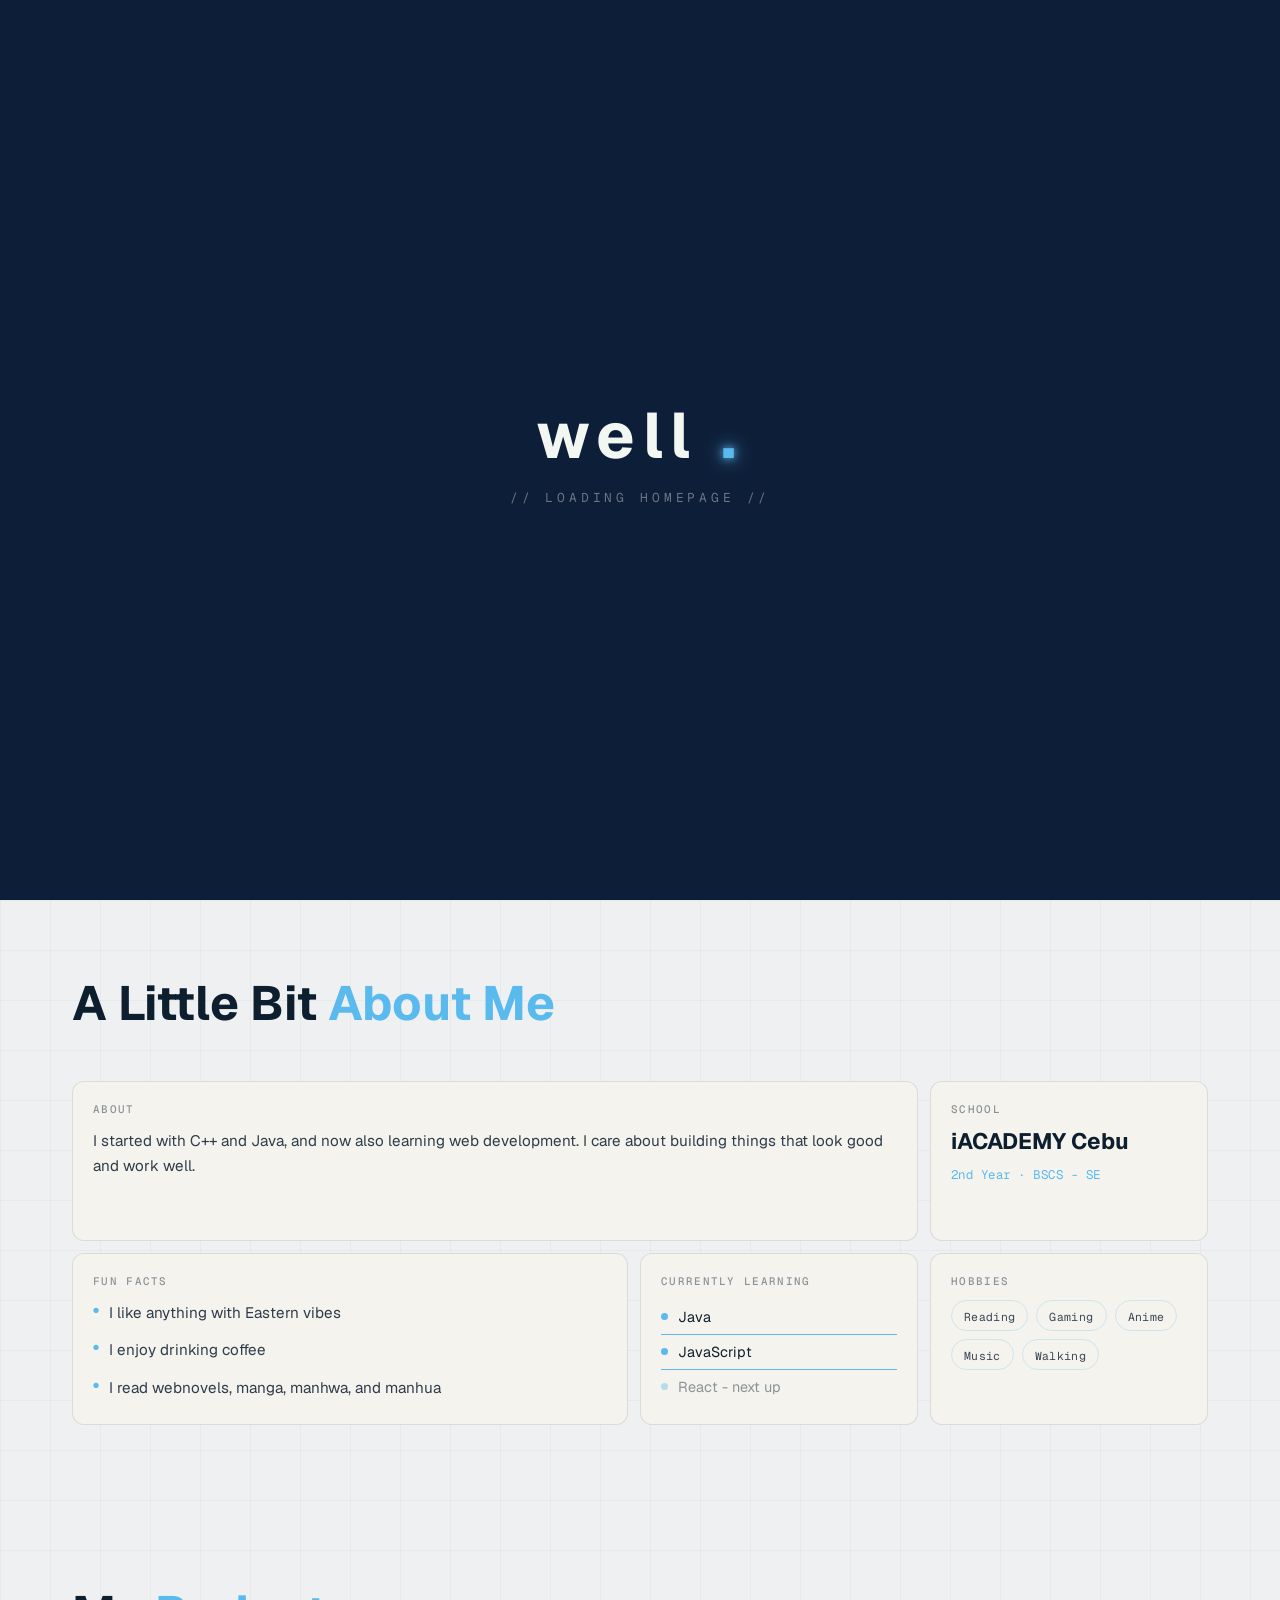
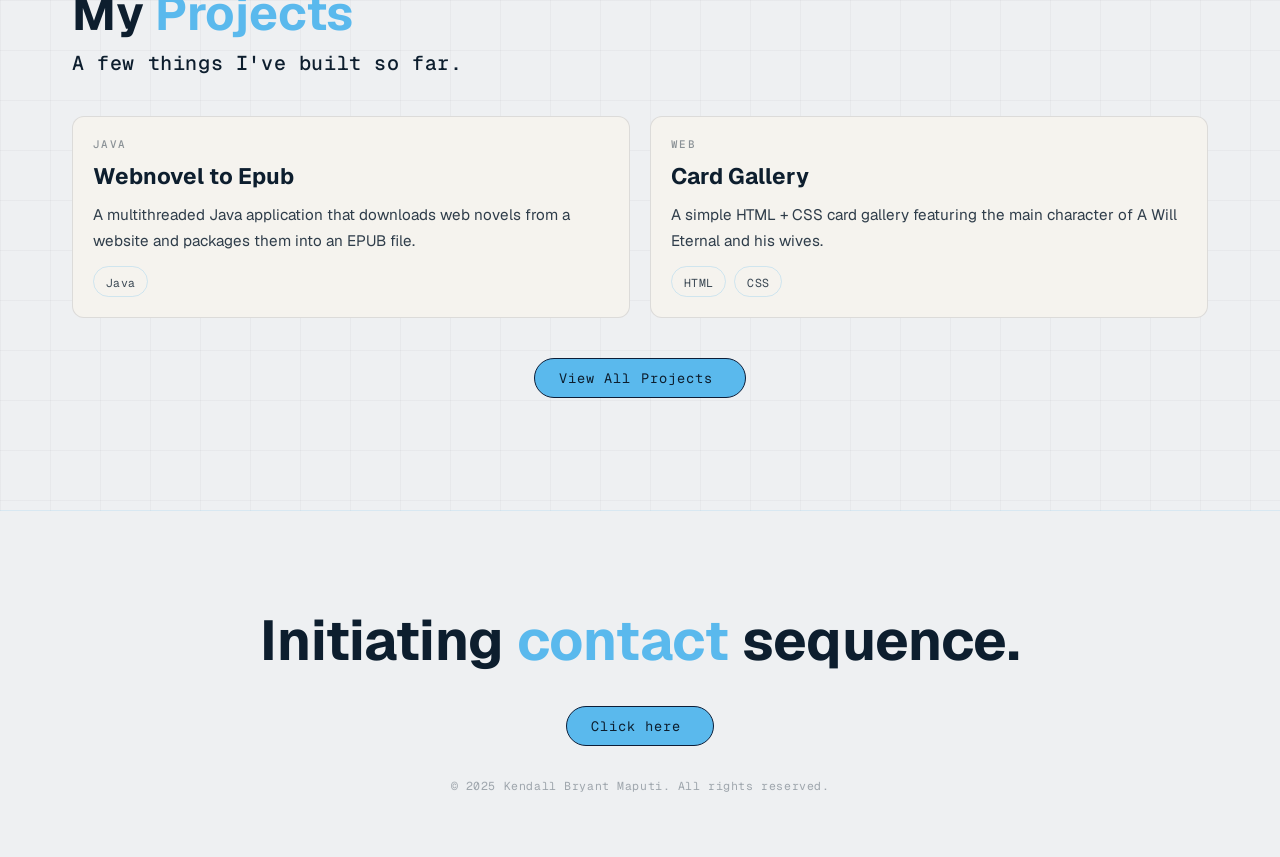
==== index.html @ f6c73dd9 "Added contact page. Made links go to actual pages. Theme is now only loading current session instead" ====
<!doctype html>
<html lang="en">
  <head>
    <meta charset="UTF-8" />
    <meta name="viewport" content="width=device-width, initial-scale=1.0" />

    <!-- REMIXICON -->
    <link
      href="https://cdn.jsdelivr.net/npm/remixicon@4.9.0/fonts/remixicon.css"
      rel="stylesheet" />

    <!-- DEVICONS -->
    <link
      rel="stylesheet"
      href="https://cdn.jsdelivr.net/gh/devicons/devicon@latest/devicon.min.css" />

    <!-- STYLES -->
    <link rel="stylesheet" href="styles/fonts.css" />
    <link rel="stylesheet" href="styles/styles-mobile.css" />
    <link rel="stylesheet" href="styles/styles-tablet.css" />
    <link rel="stylesheet" href="styles/styles-desktop.css" />

    <title>My Portfolio</title>
  </head>

  <body>
    <!-- INTRO OVERLAY -->
    <div id="intro-overlay">
      <h1 class="intro-logo" data-text="well .">well <span>.</span></h1>
      <p class="intro-sub">// LOADING HOMEPAGE //</p>
    </div>

    <!-- HEADER -->
    <header class="header">
      <div class="container">
        <a class="logo" href="index.html">well <span class="color">.</span></a>

        <nav>
          <!-- HAMBURGER -->
          <button class="hamburger" id="hamburger-btn" aria-label="Toggle menu">
            <span></span>
            <span></span>
            <span></span>
          </button>

          <!-- OVERLAY -->
          <div class="overlay" id="overlay"></div>

          <!-- LINKS -->
          <div class="menu" id="menu">
            <ul>
              <li><a href="index.html">Home</a></li>
              <li><a href="#about">About</a></li>
              <li><a href="#projects">Projects</a></li>
              <li><a href="#contact">Contact</a></li>
            </ul>
          </div>
        </nav>

        <!-- DARK MODE TOGGLE -->
        <button
          class="theme-btn btn-neon"
          id="theme-btn"
          aria-label="Toggle theme">
          <i class="ri-sun-line icon-sun"></i>
          <i class="ri-moon-line icon-moon"></i>
        </button>
      </div>
    </header>

    <!-- MAIN -->
    <main>
      <section class="hero" id="home">
        <div class="container">
          <!-- HERO RIGHT -->
          <div class="hero-right">
            <div class="image-wrapper">
              <div class="image-box">
                <img
                  class="profile-picture"
                  id="profile-picture"
                  src="./assets/images/me-open-eyes.jpg"
                  alt="Me with open eyes" />
              </div>
              <div class="ring ring-1"></div>
              <div class="ring ring-2"></div>
              <div class="ring ring-3"></div>
            </div>
          </div>

          <!-- HERO LEFT -->
          <div class="hero-left">
            <div class="content">
              <span class="badge">Software Engineering Student</span>
              <h1 class="name">
                Hello, I'm <br />
                <span class="color hover-box">Kendall Bryant<br />Maputi</span>
              </h1>

              <!-- SMALL INTRO -->
              <p class="tagline">Built on fundamentals. Driven by progress.</p>
            </div>

            <!-- SOCIAL MEDIA LINKS -->

            <!-- Facebook -->
            <div class="links-box">
              <div class="circle">
                <a
                  class="links"
                  href="https://www.facebook.com/"
                  target="_blank"
                  rel="noopener noreferrer">
                  <i class="ri-facebook-circle-fill"></i>
                </a>
              </div>

              <!-- Instagram -->
              <div class="circle">
                <a
                  class="links"
                  href="https://www.instagram.com/katarinabluu/?hl=en"
                  target="_blank"
                  rel="noopener noreferrer">
                  <i class="ri-instagram-line"></i>
                </a>
              </div>

              <!-- X -->
              <div class="circle">
                <a
                  class="links"
                  href="https://x.com/"
                  target="_blank"
                  rel="noopener noreferrer">
                  <i class="ri-twitter-x-line"></i>
                </a>
              </div>

              <!-- Threads -->
              <div class="circle">
                <a
                  class="links"
                  href="https://www.threads.com/?hl=en"
                  target="_blank"
                  rel="noopener noreferrer">
                  <i class="ri-threads-line"></i>
                </a>
              </div>

              <!-- Github -->
              <div class="circle">
                <a
                  class="links"
                  href="https://github.com/well-bluu"
                  target="_blank"
                  rel="noopener noreferrer">
                  <i class="ri-github-fill"></i>
                </a>
              </div>
            </div>
          </div>
        </div>
      </section>

      <!-- CAROUSEL -->
      <div class="carousel-container">
        <div class="carousel-track">
          <!-- SET 1 -->
          <div class="item">
            <i class="devicon-cplusplus-plain"></i><span>C++</span>
          </div>
          <div class="item">
            <i class="devicon-java-plain"></i><span>Java</span>
          </div>
          <div class="item">
            <i class="devicon-html5-plain"></i><span>HTML</span>
          </div>
          <div class="item">
            <i class="devicon-css3-plain"></i><span>CSS</span>
          </div>
          <div class="item">
            <i class="devicon-javascript-plain"></i><span>JavaScript</span>
          </div>
          <div class="item">
            <i class="devicon-git-plain"></i><span>Git</span>
          </div>

          <!-- SET 2 -->
          <div class="item">
            <i class="devicon-cplusplus-plain"></i><span>C++</span>
          </div>
          <div class="item">
            <i class="devicon-java-plain"></i><span>Java</span>
          </div>
          <div class="item">
            <i class="devicon-html5-plain"></i><span>HTML</span>
          </div>
          <div class="item">
            <i class="devicon-css3-plain"></i><span>CSS</span>
          </div>
          <div class="item">
            <i class="devicon-javascript-plain"></i><span>JavaScript</span>
          </div>
          <div class="item">
            <i class="devicon-git-plain"></i><span>Git</span>
          </div>

          <!-- SET 3 -->
          <div class="item">
            <i class="devicon-cplusplus-plain"></i><span>C++</span>
          </div>
          <div class="item">
            <i class="devicon-java-plain"></i><span>Java</span>
          </div>
          <div class="item">
            <i class="devicon-html5-plain"></i><span>HTML</span>
          </div>
          <div class="item">
            <i class="devicon-css3-plain"></i><span>CSS</span>
          </div>
          <div class="item">
            <i class="devicon-javascript-plain"></i><span>JavaScript</span>
          </div>
          <div class="item">
            <i class="devicon-git-plain"></i><span>Git</span>
          </div>

          <!-- SET 4 -->
          <div class="item">
            <i class="devicon-cplusplus-plain"></i><span>C++</span>
          </div>
          <div class="item">
            <i class="devicon-java-plain"></i><span>Java</span>
          </div>
          <div class="item">
            <i class="devicon-html5-plain"></i><span>HTML</span>
          </div>
          <div class="item">
            <i class="devicon-css3-plain"></i><span>CSS</span>
          </div>
          <div class="item">
            <i class="devicon-javascript-plain"></i><span>JavaScript</span>
          </div>
          <div class="item">
            <i class="devicon-git-plain"></i><span>Git</span>
          </div>
        </div>
      </div>

      <!-- ABOUT ME -->
      <section class="about-me" id="about">
        <div class="container">
          <h1>A Little Bit <span class="color hover-box">About Me</span></h1>

          <div class="grid-container">
            <!-- BIO -->
            <div class="box" style="grid-area: box-1">
              <span class="box-label">About</span>
              <p class="box-body">
                I started with C++ and Java, and now also learning web
                development. I care about building things that look good and
                work well.
              </p>
            </div>

            <!-- SCHOOL -->
            <div class="box" style="grid-area: box-2">
              <span class="box-label">School</span>
              <p class="box-title">iACADEMY Cebu</p>
              <span class="box-sub">2nd Year · BSCS - SE</span>
            </div>

            <!-- FUN FACTS -->
            <div class="box" style="grid-area: box-3">
              <span class="box-label">Fun Facts</span>
              <div class="box-fact">
                <span class="color">●</span>
                <p class="box-body">I like anything with Eastern vibes</p>
              </div>
              <div class="box-fact">
                <span class="color">●</span>
                <p class="box-body">I enjoy drinking coffee</p>
              </div>
              <div class="box-fact">
                <span class="color">●</span>
                <p class="box-body">
                  I read webnovels, manga, manhwa, and manhua
                </p>
              </div>
            </div>

            <!-- CURRENTLY LEARNING -->
            <div class="box" style="grid-area: box-4">
              <span class="box-label">Currently Learning</span>
              <div class="box-learning">
                <div class="box-learn-item active">
                  <div class="learn-dot"></div>
                  <span>Java</span>
                </div>
                <div class="box-learn-item active">
                  <div class="learn-dot"></div>
                  <span>JavaScript</span>
                </div>
                <div class="box-learn-item">
                  <div class="learn-dot"></div>
                  <span class="dim">React - next up</span>
                </div>
              </div>
            </div>

            <!-- HOBBIES -->
            <div class="box" style="grid-area: box-5">
              <span class="box-label">Hobbies</span>
              <div class="box-flex">
                <div class="box-hobby"><span>Reading</span></div>
                <div class="box-hobby"><span>Gaming</span></div>
                <div class="box-hobby"><span>Anime</span></div>
                <div class="box-hobby"><span>Music</span></div>
                <div class="box-hobby"><span>Walking</span></div>
              </div>
            </div>
          </div>
        </div>
      </section>

      <!-- PROJECTS PREVIEW -->
      <section class="projects-preview" id="projects">
        <div class="container">
          <h1>My <span class="color hover-box">Projects</span></h1>
          <p class="tagline">A few things I've built so far.</p>

          <div class="projects-grid">
            <!-- PROJECT CARD 1 -->
            <div class="box">
              <div class="flex-between">
                <span class="box-label">Java</span>
                <div class="project-links">
                  <a
                    href="https://github.com/well-bluu/Java-Finals-Webnovel-To-Epub"
                    target="_blank"
                    rel="noopener noreferrer">
                    <i class="ri-github-fill"></i>
                  </a>
                </div>
              </div>
              <p class="box-title">Webnovel to Epub</p>
              <p class="box-body">
                A multithreaded Java application that downloads web novels from
                a website and packages them into an EPUB file.
              </p>
              <div class="box-flex">
                <div class="box-hobby"><span>Java</span></div>
              </div>
            </div>

            <!-- PROJECT CARD 2 -->
            <div class="box">
              <div class="flex-between">
                <span class="box-label">Web</span>
                <div class="project-links">
                  <a
                    href="https://github.com/well-bluu/Card-Gallery"
                    target="_blank"
                    rel="noopener noreferrer">
                    <i class="ri-github-fill"></i>
                  </a>
                  <a
                    href="https://a-will-eternal-gallery.netlify.app/"
                    target="_blank"
                    rel="noopener noreferrer">
                    <i class="ri-external-link-line"></i>
                  </a>
                </div>
              </div>
              <p class="box-title">Card Gallery</p>
              <p class="box-body">
                A simple HTML + CSS card gallery featuring the main character of
                A Will Eternal and his wives.
              </p>
              <div class="box-flex">
                <div class="box-hobby"><span>HTML</span></div>
                <div class="box-hobby"><span>CSS</span></div>
              </div>
            </div>
          </div>

          <!-- VIEW ALL BUTTON -->
          <div class="projects-btn">
            <a href="projects/projects.html" class="btn-view-all">
              View All Projects <i class="ri-arrow-right-line"></i>
            </a>
          </div>
        </div>
      </section>

      <section class="footer" id="contact">
        <div class="container">
          <h1>
            Initiating <span class="color hover-box">contact</span> sequence.
          </h1>
          <a href="/contact/contact.html" class="btn-view-all">
            Click here <i class="ri-arrow-right-line"></i>
          </a>
          <p class="footer-copy">
            © 2025 Kendall Bryant Maputi. All rights reserved.
          </p>
        </div>
      </section>
    </main>
    <script src="main.js"></script>
  </body>
</html>
---- styles/fonts.css ----
/* ==================
    FONTS
=======================*/
@font-face {
  font-family: "Geist Sans";
  src: url("../assets/fonts/Geist-Variable.woff2") format("woff2");
  font-weight: 100 900;
  font-style: normal;
  font-display: swap;
}

@font-face {
  font-family: "Geist Mono";
  src: url("../assets/fonts/GeistMono-Variable.woff2") format("woff2");
  font-weight: 100 900;
  font-style: normal;
  font-display: swap;
}

/* ==================
    VARIABLES
=======================*/
:root {
  --bg: #0a1628;
  --text: #f2f7f2;
  --menu-bg: #0d1e38;
  --tag: #a0b4c8;
  --accent: #5ab9ed;
  --bg-base: #0a1628;
}

body.dark {
  --bg: #0a1628;
  --text: #f2f7f2;
  --menu-bg: #0d1e38;
  --tag: #a0b4c8;
  --bg-base: #0a1628;
}

body:not(.dark) {
  --bg: #eef0f2;
  --text: #0d1e2e;
  --menu-bg: #eef0f2;
  --tag: #3a4a5a;
  --bg-base: #eef0f2;
}
---- styles/styles-mobile.css ----
/* ==================
    RESET
=======================*/
* {
  box-sizing: border-box;
  margin: 0;
  padding: 0;
}

html {
  overflow-x: hidden;
}

/* ==================
    BODY
=======================*/
body {
  min-height: 100vh;
  overflow-x: hidden;
  font-family: "Geist Sans";
  background-color: var(--bg);
  background-image:
    linear-gradient(rgba(90, 185, 237, 0.07) 1px, transparent 1px),
    linear-gradient(90deg, rgba(90, 185, 237, 0.07) 1px, transparent 1px);
  background-size: 50px 50px;
  color: var(--text);
  transition:
    background-color 0.25s ease,
    color 0.25s ease;
}

body:not(.dark) {
  background-image:
    linear-gradient(rgba(0, 16, 33, 0.03) 1px, transparent 1px),
    linear-gradient(90deg, rgba(0, 16, 33, 0.03) 1px, transparent 1px);
}

/* ==================
    GLOBAL
=======================*/
.container {
  width: 100%;
  margin-inline: auto;
  padding-inline: 1.5rem;
}

.logo,
.name {
  font-family: "Geist Sans";
}

.badge,
.tag {
  font-family: "Geist Mono";
}

.color {
  color: var(--accent);
}

.flex-between {
  display: flex;
  justify-content: space-between;
  align-items: center;
}

.hover-box {
  cursor: pointer;
  background: linear-gradient(var(--accent) 0 100%) no-repeat right / 0% 100%;
  transition:
    background-size 0.4s ease,
    color 0.4s ease;
}

.hover-box:hover {
  background-position: left;
  background-size: 100% 100%;
  color: #0a1628;
}

/* ==================
    BUTTON NEON - CODEPEN
=======================*/
.btn-neon {
  background: transparent;
  border: 2px solid var(--accent);
  color: var(--accent);
  box-shadow:
    0 0 6px oklch(75% 0.1 240 / 0.35),
    0 0 12px oklch(75% 0.1 240 / 0.2),
    inset 0 0 6px oklch(75% 0.1 240 / 0.06);
  animation: neon-pulse 1.5s ease-in-out infinite alternate;
}

.btn-neon:hover {
  background: var(--accent);
  color: var(--bg);
}

@keyframes neon-pulse {
  0% {
    box-shadow:
      0 0 4px oklch(75% 0.1 240 / 0.35),
      0 0 8px oklch(75% 0.1 240 / 0.2);
  }
  100% {
    box-shadow:
      0 0 8px oklch(75% 0.1 240 / 0.45),
      0 0 14px oklch(75% 0.1 240 / 0.3),
      0 0 20px oklch(75% 0.1 240 / 0.2);
  }
}

/* ==================
    INTRO OVERLAY - CODEPEN 
=======================*/
#intro-overlay {
  position: fixed;
  inset: 0;
  background: #0d1e38;
  z-index: 9999;
  display: flex;
  justify-content: center;
  align-items: center;
  flex-direction: column;
  gap: 12px;
  transition: opacity 0.8s ease;
}

#intro-overlay.hidden {
  opacity: 0;
  pointer-events: none;
}

.intro-logo {
  font-family: "Geist Sans";
  font-size: 4rem;
  font-weight: 700;
  letter-spacing: 8px;
  color: #f2f7f2;
  margin: 0;
  position: relative;
}

.intro-logo span {
  color: var(--accent);
  text-shadow:
    0 0 8px var(--accent),
    0 0 20px var(--accent);
}

.intro-logo::before {
  content: attr(data-text);
  position: absolute;
  left: 2px;
  top: 0;
  color: #f2f7f2;
  overflow: hidden;
  clip: rect(0, 900px, 0, 0);
  animation: glitch 3s infinite linear alternate-reverse;
}

@keyframes glitch {
  0% {
    clip: rect(10px, 9999px, 80px, 0);
    transform: translateX(-2px);
  }
  20% {
    clip: rect(60px, 9999px, 10px, 0);
    transform: translateX(2px);
  }
  40% {
    clip: rect(30px, 9999px, 50px, 0);
    transform: translateX(-1px);
  }
  60% {
    clip: rect(5px, 9999px, 40px, 0);
    transform: translateX(1px);
  }
  80% {
    clip: rect(45px, 9999px, 70px, 0);
    transform: translateX(-2px);
  }
  100% {
    clip: rect(90px, 9999px, 95px, 0);
    transform: translateX(0);
  }
}

.intro-sub {
  font-family: "Geist Mono";
  font-size: 0.8rem;
  letter-spacing: 0.3em;
  color: #f2f7f2;
  opacity: 0.4;
  margin: 0;
  animation: blink 1.5s ease-in-out infinite;
}

@keyframes blink {
  0%,
  100% {
    opacity: 0.35;
  }
  50% {
    opacity: 0.7;
  }
}

/* ==================
    HEADER
=======================*/
.header {
  position: static;
  z-index: 100;
  padding-top: 1.5rem;
  padding-bottom: 1rem;
  background-color: var(--bg);
  border-bottom: 1px solid rgba(90, 185, 237, 0.15);
  transition: background-color 0.25s ease;
}

.header .container {
  display: flex;
  justify-content: space-between;
  align-items: center;
}

nav {
  display: flex;
  align-items: center;
}

.logo {
  font-size: 1.75rem;
  font-weight: 600;
  text-decoration: none;
  color: var(--text);
  transition: color 0.25s ease;
}

/* ==================
    THEME BUTTON
=======================*/
.theme-btn {
  cursor: pointer;
  display: inline-flex;
  align-items: center;
  justify-content: center;
  width: 40px;
  height: 40px;
  border-radius: 50%;
  border: 1px solid var(--accent);
  color: var(--accent);
  transition:
    background 0.25s ease,
    color 0.25s ease;
}

.theme-btn:hover {
  background: var(--accent);
  color: var(--bg);
}

.theme-btn i {
  font-size: 1.2rem;
}

.icon-sun {
  display: none;
}
.icon-moon {
  display: block;
}

body.dark .icon-sun {
  display: none;
}
body.dark .icon-moon {
  display: block;
}
body:not(.dark) .icon-sun {
  display: block;
}
body:not(.dark) .icon-moon {
  display: none;
}

/* ==================
    HAMBURGER
=======================*/
.hamburger {
  display: flex;
  flex-direction: column;
  gap: 5px;
  cursor: pointer;
  z-index: 30;
  background: none;
  border: none;
  padding: 4px;
  margin-right: 20px;
}

.hamburger span {
  width: 29px;
  height: 2px;
  background: var(--text);
  border-radius: 3px;
  transition: all 0.3s ease;
}

.hamburger.active span:nth-child(1) {
  transform: rotate(45deg) translate(5px, 5px);
}
.hamburger.active span:nth-child(2) {
  opacity: 0;
}
.hamburger.active span:nth-child(3) {
  transform: rotate(-45deg) translate(5px, -5px);
}

/* ==================
    OVERLAY
=======================*/
.overlay {
  position: fixed;
  inset: 0;
  background: rgba(0, 0, 0, 0.6);
  opacity: 0;
  pointer-events: none;
  transition: opacity 0.3s ease;
  z-index: 10;
}

.overlay.active {
  opacity: 1;
  pointer-events: auto;
}

/* ==================
    SIDE MENU
=======================*/
.menu {
  position: fixed;
  top: 0;
  right: 0;
  width: 65%;
  max-width: 360px;
  height: 100vh;
  background: var(--menu-bg);
  display: flex;
  align-items: center;
  justify-content: center;
  transform: translateX(100%);
  transition:
    transform 0.3s ease,
    background 0.25s ease;
  z-index: 20;
}

.menu.active {
  transform: translateX(0);
}
.menu ul {
  list-style: none;
  text-align: center;
}
.menu li {
  padding: 14px 0;
}

.menu a {
  font-size: 1.2rem;
  text-decoration: none;
  color: var(--text);
  opacity: 0.7;
  transition: all 0.25s ease;
}

.menu a:hover {
  opacity: 1;
  color: var(--accent);
}

/* ==================
    HERO
=======================*/
.hero {
  margin-top: 0.5rem;
}

.hero .container {
  min-height: 85vh;
  display: flex;
  flex-direction: column;
  justify-content: center;
  gap: 2.5rem;
  padding-block: 2.5rem;
  overflow: hidden;
}

.hero-left,
.hero-right {
  display: flex;
  flex-direction: column;
  align-items: center;
  gap: 1.5rem;
}

/* ==================
    IMAGE WRAPPER
=======================*/
.image-wrapper {
  position: relative;
  width: 280px;
  height: 280px;
  margin-inline: auto;
  flex-shrink: 0;
  display: flex;
  align-items: center;
  justify-content: center;
}

.image-box {
  width: 230px;
  height: 230px;
  border-radius: 50%;
  overflow: hidden;
  position: relative;
  z-index: 1;
}

.profile-picture {
  width: 100%;
  height: 100%;
  object-fit: cover;
  transition: opacity 0.25s ease;
}

/* ==================
    ORBITING RINGS
=======================*/
.ring {
  position: absolute;
  border-radius: 50%;
  border: 2px solid transparent;
  inset: 0;
  margin: auto;
  animation: spin linear infinite;
}

.ring-1 {
  width: 246px;
  height: 246px;
  border-top-color: var(--accent);
  border-right-color: var(--accent);
  animation-duration: 3s;
}

.ring-2 {
  width: 260px;
  height: 260px;
  border-bottom-color: var(--accent);
  border-left-color: var(--accent);
  animation-duration: 4s;
  animation-direction: reverse;
}

.ring-3 {
  width: 274px;
  height: 274px;
  border-right-color: var(--accent);
  border-bottom-color: var(--accent);
  animation-duration: 5s;
}

@keyframes spin {
  from {
    transform: rotate(0deg);
  }
  to {
    transform: rotate(360deg);
  }
}

@media (prefers-reduced-motion: reduce) {
  .ring {
    animation: none;
  }
}

/* ==================
    CONTENT
=======================*/
.content {
  text-align: center;
  display: flex;
  flex-direction: column;
  gap: 0.75rem;
}

.badge {
  font-size: 0.85rem;
  font-weight: 500;
  opacity: 0.6;
  letter-spacing: 0.03em;
}

.name {
  font-size: 2.8rem;
  font-weight: 700;
  line-height: 1.1;
}

.tagline {
  font-size: 0.9rem;
  font-weight: 500;
  font-family: "Geist Mono";
  letter-spacing: 0.03em;
  color: var(--text);
}

.links-box {
  display: flex;
  gap: 20px;
  justify-content: center;
}

.circle {
  width: 36px;
  height: 36px;
  border: 1px solid var(--accent);
  border-radius: 50%;
  display: flex;
  align-items: center;
  justify-content: center;
  transition:
    background-color 0.2s ease,
    color 0.2s ease;
}

.circle:hover {
  background-color: var(--accent);
  color: var(--bg);
}
.links {
  display: flex;
  text-decoration: none;
  font-size: 1.1rem;
  color: inherit;
}

/* ==================
    CAROUSEL
=======================*/
.carousel-container {
  width: 100%;
  overflow: hidden;
  padding: 1.5rem 0;
  mask-image: linear-gradient(
    to right,
    rgba(0, 0, 0, 0),
    rgba(0, 0, 0, 1) 15%,
    rgba(0, 0, 0, 1) 85%,
    rgba(0, 0, 0, 0)
  );
}

.carousel-track {
  display: flex;
  align-items: center;
  gap: 48px;
  width: max-content;
  animation: scroll-left 30s linear infinite;
  will-change: transform;
}

@keyframes scroll-left {
  0% {
    transform: translateX(0);
  }
  100% {
    transform: translateX(-50%);
  }
}

.carousel-container:hover .carousel-track {
  animation-play-state: paused;
}

.item {
  display: flex;
  align-items: center;
  gap: 8px;
  white-space: nowrap;
  opacity: 0.7;
  transition: opacity 0.2s ease;
}

.item:hover {
  opacity: 1;
}
.item i {
  font-size: 1.4rem;
  color: var(--accent);
}

.item span {
  font-family: "Geist Mono";
  font-size: 0.85rem;
  font-weight: 500;
  color: var(--text);
  letter-spacing: 0.03em;
}

/* =============
    SECTIONS
================*/
.about-me,
.projects-preview {
  padding: 5rem 0 3rem;
}

.about-me h1,
.projects-preview h1,
.footer h1 {
  font-size: 1.8rem;
  font-weight: 700;
  line-height: 1.2;
  text-align: center;
}

.projects-preview .tagline {
  margin-bottom: 2.5rem;
  text-align: center;
}

.projects-preview h1 {
  margin-bottom: 0.5rem;
}

/* ==================
    BENTO GRID
=======================*/
.grid-container {
  display: grid;
  justify-content: center;
  align-content: center;
  margin-top: 48px;
  grid-template-columns: 340px;
  grid-template-rows: auto;
  gap: 12px;
  grid-template-areas:
    "box-1"
    "box-2"
    "box-3"
    "box-4"
    "box-5";
}

.box {
  border: 1px solid rgba(90, 185, 237, 0.2);
  border-radius: 12px;
  background-color: var(--bg);
  padding: 20px;
  display: flex;
  flex-direction: column;
  gap: 12px;
  min-height: 160px;
  transition:
    box-shadow 0.3s ease,
    transform 0.3s ease,
    border-color 0.3s ease;
}

body:not(.dark) .box {
  background-color: #f5f3ee;
  border-color: rgba(0, 16, 33, 0.1);
}

.box:hover {
  box-shadow: 0 0 20px rgba(72, 178, 236, 0.4);
  border-color: rgba(72, 178, 236, 0.5);
  transform: scale(1.02);
}

.box-label {
  font-family: "Geist Mono";
  font-size: 0.68rem;
  font-weight: 500;
  letter-spacing: 0.12em;
  text-transform: uppercase;
  color: var(--text);
  opacity: 0.45;
}

.box-body {
  font-family: "Geist Sans";
  font-size: 0.95rem;
  font-weight: 400;
  line-height: 1.7;
  color: var(--text);
  opacity: 0.85;
}

.box-title {
  font-family: "Geist Sans";
  font-size: 1.4rem;
  font-weight: 700;
  line-height: 1.2;
  color: var(--text);
}

.box-sub {
  font-family: "Geist Mono";
  font-size: 0.78rem;
  font-weight: 400;
  letter-spacing: 0.04em;
  color: var(--accent);
}

.box-fact {
  display: flex;
  align-items: flex-start;
  gap: 10px;
}

.box-fact .color {
  font-size: 0.45rem;
  margin-top: 6px;
}

.box-learning {
  display: flex;
  flex-direction: column;
}

.box-learn-item {
  display: flex;
  align-items: center;
  gap: 10px;
  padding: 8px 0;
  border-bottom: 1px solid var(--accent);
  font-family: "Geist Sans";
  font-size: 0.9rem;
  color: var(--text);
}

.box-learn-item:last-child {
  border-bottom: none;
}

.learn-dot {
  width: 7px;
  height: 7px;
  border-radius: 50%;
  background: var(--accent);
  flex-shrink: 0;
  opacity: 0.4;
}

.box-learn-item.active .learn-dot {
  opacity: 1;
}
.box-learn-item.active span {
  opacity: 1;
}

.box-flex {
  display: flex;
  flex-direction: row;
  flex-wrap: wrap;
  gap: 8px;
}

.box-hobby {
  border: 1px solid rgba(90, 185, 237, 0.3);
  border-radius: 999px;
  padding: 4px 12px;
  opacity: 0.8;
  transition:
    opacity 0.2s ease,
    border-color 0.2s ease;
}

.box-hobby:hover {
  opacity: 1;
  border-color: var(--accent);
}

.box-hobby:hover span {
  color: var(--accent);
}

.btn-view-all {
  cursor: pointer;
}

.box-hobby span {
  font-family: "Geist Mono";
  font-size: 0.72rem;
  color: var(--text);
  letter-spacing: 0.03em;
  cursor: pointer;
}

.dim {
  opacity: 0.45;
}

/* ==================
    PROJECTS
=======================*/
.projects-grid {
  display: flex;
  flex-direction: column;
  gap: 16px;
}

.project-links {
  display: flex;
  gap: 12px;
}

.project-links a {
  color: var(--text);
  opacity: 0.5;
  font-size: 1.1rem;
  text-decoration: none;
  transition:
    opacity 0.2s ease,
    color 0.2s ease;
}

.project-links a:hover {
  opacity: 1;
  color: var(--accent);
}

.projects-btn {
  display: flex;
  justify-content: center;
  margin-top: 2.5rem;
}

.btn-view-all {
  display: flex;
  align-items: center;
  gap: 8px;
  font-family: "Geist Mono";
  font-size: 0.85rem;
  letter-spacing: 0.08em;
  color: var(--text);
  text-decoration: none;
  border: 1px solid #0d1e38;
  border-radius: 999px;
  padding: 10px 24px;
  background-color: var(--accent);
  transition: transform 0.25s ease-out;
}

.btn-view-all:hover {
  transform: translateY(-5px);
}

.btn-view-all i {
  color: var(--text);
  font-size: 1rem;
  transition: transform 0.25s ease;
}
.btn-view-all:hover i {
  transform: translateX(5px);
}

/* ==================
    FOOTER
=======================*/
.footer {
  border-top: 1px solid rgba(90, 185, 237, 0.15);
  padding: 5rem 0 3rem;
  margin-top: 2rem;
  position: relative;
  isolation: isolate;
}

.footer::before {
  content: "";
  position: absolute;
  inset: 0;
  background-color: var(--bg);
  z-index: -1;
}

.footer .container {
  padding-top: 0.5rem;
  display: flex;
  flex-direction: column;
  align-items: center;
  gap: 2rem;
  text-align: center;
}

.footer-copy {
  font-family: "Geist Mono";
  font-size: 0.72rem;
  opacity: 0.35;
  letter-spacing: 0.05em;
}
---- styles/styles-tablet.css ----
@media (min-width: 768px) {
  .container {
    padding-inline: 3rem;
  }
  .logo {
    font-size: 2rem;
  }
  .theme-btn {
    width: 44px;
    height: 44px;
  }

  .hero .container {
    min-height: 80vh;
    gap: 3rem;
    padding-block: 3rem;
  }

  .menu {
    width: 50%;
  }

  .image-wrapper {
    width: 380px;
    height: 380px;
  }

  .image-box {
    width: 320px;
    height: 320px;
  }

  .ring-1 {
    width: 336px;
    height: 336px;
  }

  .ring-2 {
    width: 352px;
    height: 352px;
  }

  .ring-3 {
    width: 368px;
    height: 368px;
  }

  .content {
    gap: 1rem;
  }
  .name {
    font-size: 3.8rem;
  }

  .badge {
    font-size: 0.9rem;
  }

  .tagline {
    font-size: 1rem;
  }

  .carousel-container {
    padding: 2rem 0;
  }

  .item i {
    font-size: 1.6rem;
  }

  .item span {
    font-size: 1rem;
  }

  .about-me,
  .projects-preview {
    padding: 6rem 0 4rem;
  }

  .about-me h1,
  .projects-preview h1,
  .footer h1 {
    font-size: 2.4rem;
  }

  .grid-container {
    grid-template-columns: repeat(2, 1fr);
    grid-template-areas:
      "box-1 box-2"
      "box-3 box-4"
      "box-5 box-5";
    max-width: 700px;
    margin-inline: auto;
  }

  .projects-grid {
    display: grid;
    grid-template-columns: repeat(2, 1fr);
    gap: 16px;
  }

  .footer h1 {
    font-size: 2.4rem;
  }
}
---- styles/styles-desktop.css ----
@media (min-width: 1280px) {
  .hamburger,
  .overlay {
    display: none;
  }

  .container {
    max-width: 1200px;
    margin-inline: auto;
    padding-inline: 2rem;
  }

  .menu {
    position: static;
    width: auto;
    max-width: none;
    height: auto;
    background: transparent;
    transform: none;
    flex-direction: row;
  }

  .menu ul {
    display: flex;
    gap: 30px;
  }
  .header .container {
    gap: 40px;
  }

  .hero .container {
    display: flex;
    flex-direction: row-reverse;
    justify-content: space-between;
    align-items: center;
    gap: 60px;
    min-height: 80vh;
    padding-block: 3rem;
  }

  .hero-left {
    align-items: flex-start;
    flex: 1;
  }
  .hero-right {
    flex-shrink: 0;
  }

  .image-wrapper {
    width: 520px;
    height: 520px;
    margin-inline: 0;
  }

  .image-box {
    width: 450px;
    height: 450px;
  }

  .ring-1 {
    width: 470px;
    height: 470px;
  }

  .ring-2 {
    width: 490px;
    height: 490px;
  }

  .ring-3 {
    width: 510px;
    height: 510px;
  }

  .content {
    text-align: left;
    gap: 1rem;
  }

  .name {
    font-size: clamp(3rem, 4.5vw, 5rem);
  }

  .badge {
    font-size: 1.2rem;
  }

  .tagline {
    font-size: 1.25rem;
  }

  .links-box {
    justify-content: flex-start;
    gap: 16px;
  }

  .carousel-container {
    padding: 1.5rem 0;
  }

  .item i {
    font-size: 1.5rem;
  }

  .item span {
    font-size: 1.2rem;
  }

  .about-me,
  .projects-preview {
    padding: 5rem 0 5rem;
  }

  .about-me h1,
  .projects-preview h1 {
    font-size: 3rem;
    text-align: left;
  }

  .about-me .container,
  .projects-preview .container {
    text-align: left;
  }

  .projects-preview .tagline {
    text-align: left;
  }

  .grid-container {
    grid-template-columns: 2fr 1fr 1fr;
    grid-template-areas:
      "box-1 box-1 box-2"
      "box-3 box-4 box-5";
    max-width: 100%;
    margin-top: 48px;
  }

  .projects-grid {
    grid-template-columns: repeat(2, 1fr);
    gap: 20px;
  }

  .projects-cta {
    justify-content: flex-start;
  }

  .footer {
    padding: 1rem 0 4rem;
  }

  .footer h1 {
    font-size: 3.5rem;
  }

  .footer .container {
    padding-top: 5rem;
  }
}
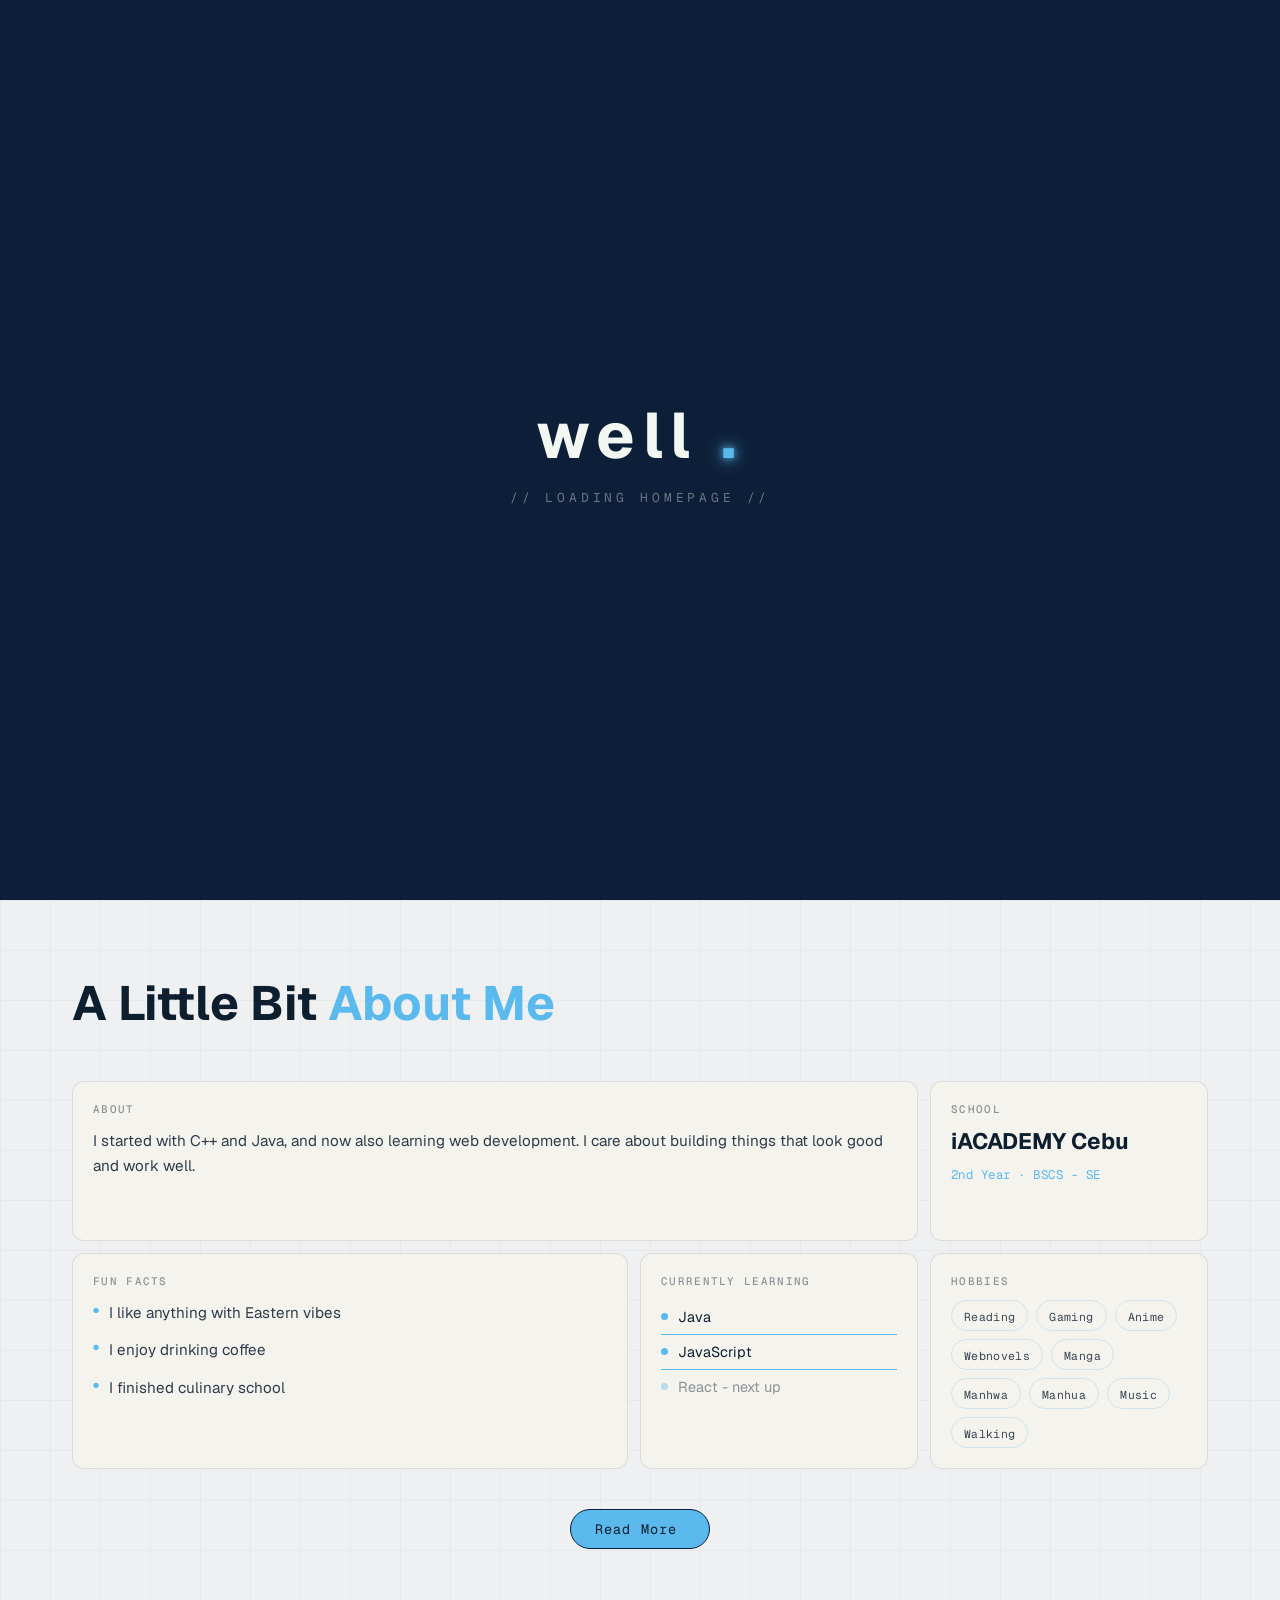
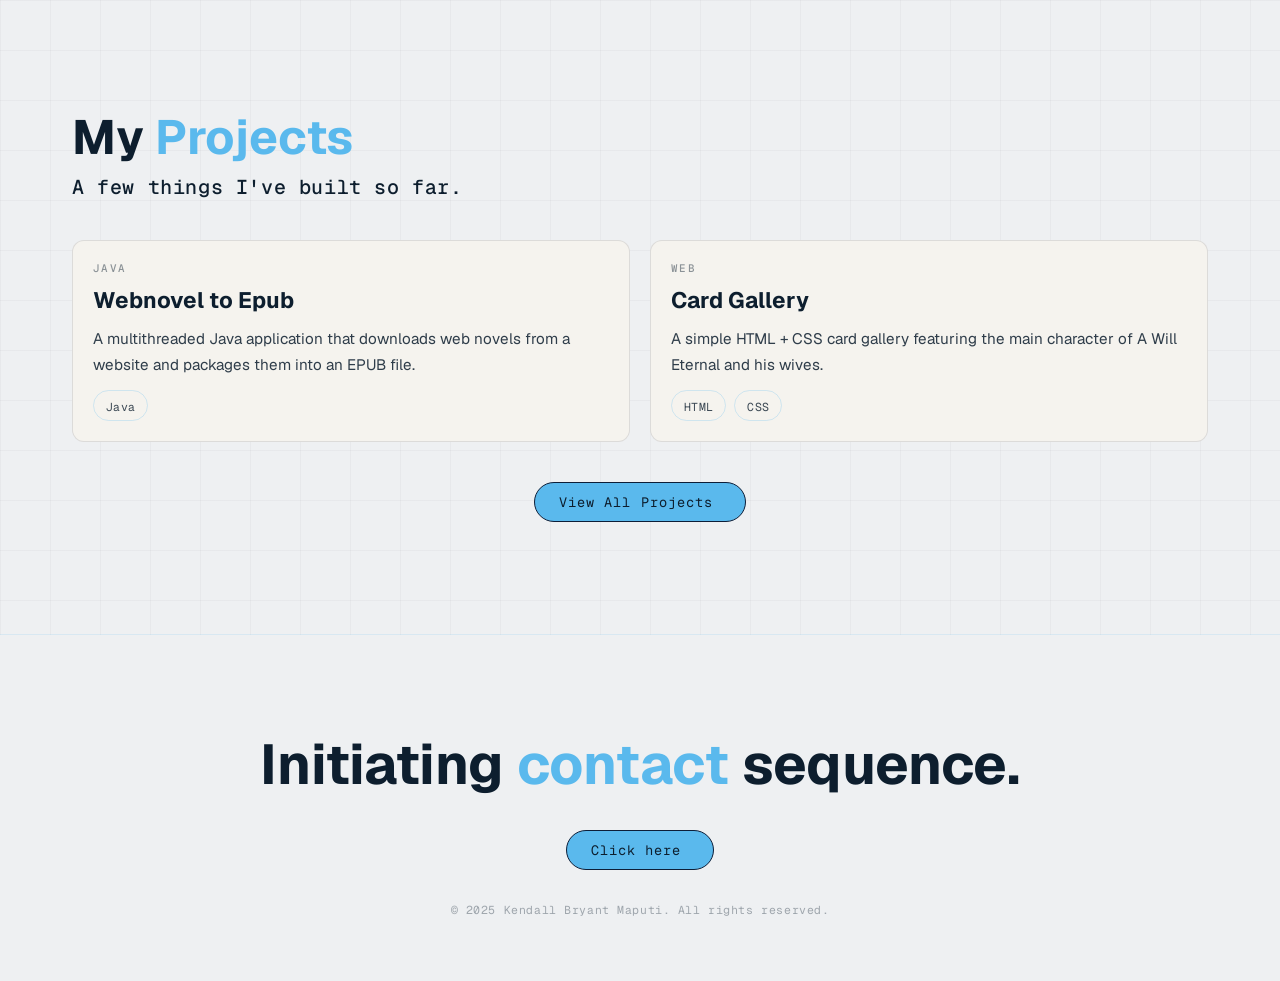
==== commit 35d178f1: "Update hobbies section and aded read more button" ====
--- a/index.html
+++ b/index.html
@@ -284,9 +284,7 @@
               </div>
               <div class="box-fact">
                 <span class="color">●</span>
-                <p class="box-body">
-                  I read webnovels, manga, manhwa, and manhua
-                </p>
+                <p class="box-body">I finished culinary school</p>
               </div>
             </div>
 
@@ -316,10 +314,20 @@
                 <div class="box-hobby"><span>Reading</span></div>
                 <div class="box-hobby"><span>Gaming</span></div>
                 <div class="box-hobby"><span>Anime</span></div>
+                <div class="box-hobby"><span>Webnovels</span></div>
+                <div class="box-hobby"><span>Manga</span></div>
+                <div class="box-hobby"><span>Manhwa</span></div>
+                <div class="box-hobby"><span>Manhua</span></div>
                 <div class="box-hobby"><span>Music</span></div>
                 <div class="box-hobby"><span>Walking</span></div>
               </div>
             </div>
+          </div>
+
+          <div class="projects-btn">
+            <a href="about.html" class="btn-view-all">
+              Read More <i class="ri-arrow-right-line"></i>
+            </a>
           </div>
         </div>
       </section>
--- a/styles/styles-mobile.css
+++ b/styles/styles-mobile.css
@@ -872,6 +872,16 @@
   transform: translateX(5px);
 }
 
+.cta-box {
+  justify-content: space-between;
+}
+
+.cta-box .btn-view-all {
+  width: 100%;
+  justify-content: center;
+  margin-top: auto;
+}
+
 /* ==================
     FOOTER
 =======================*/
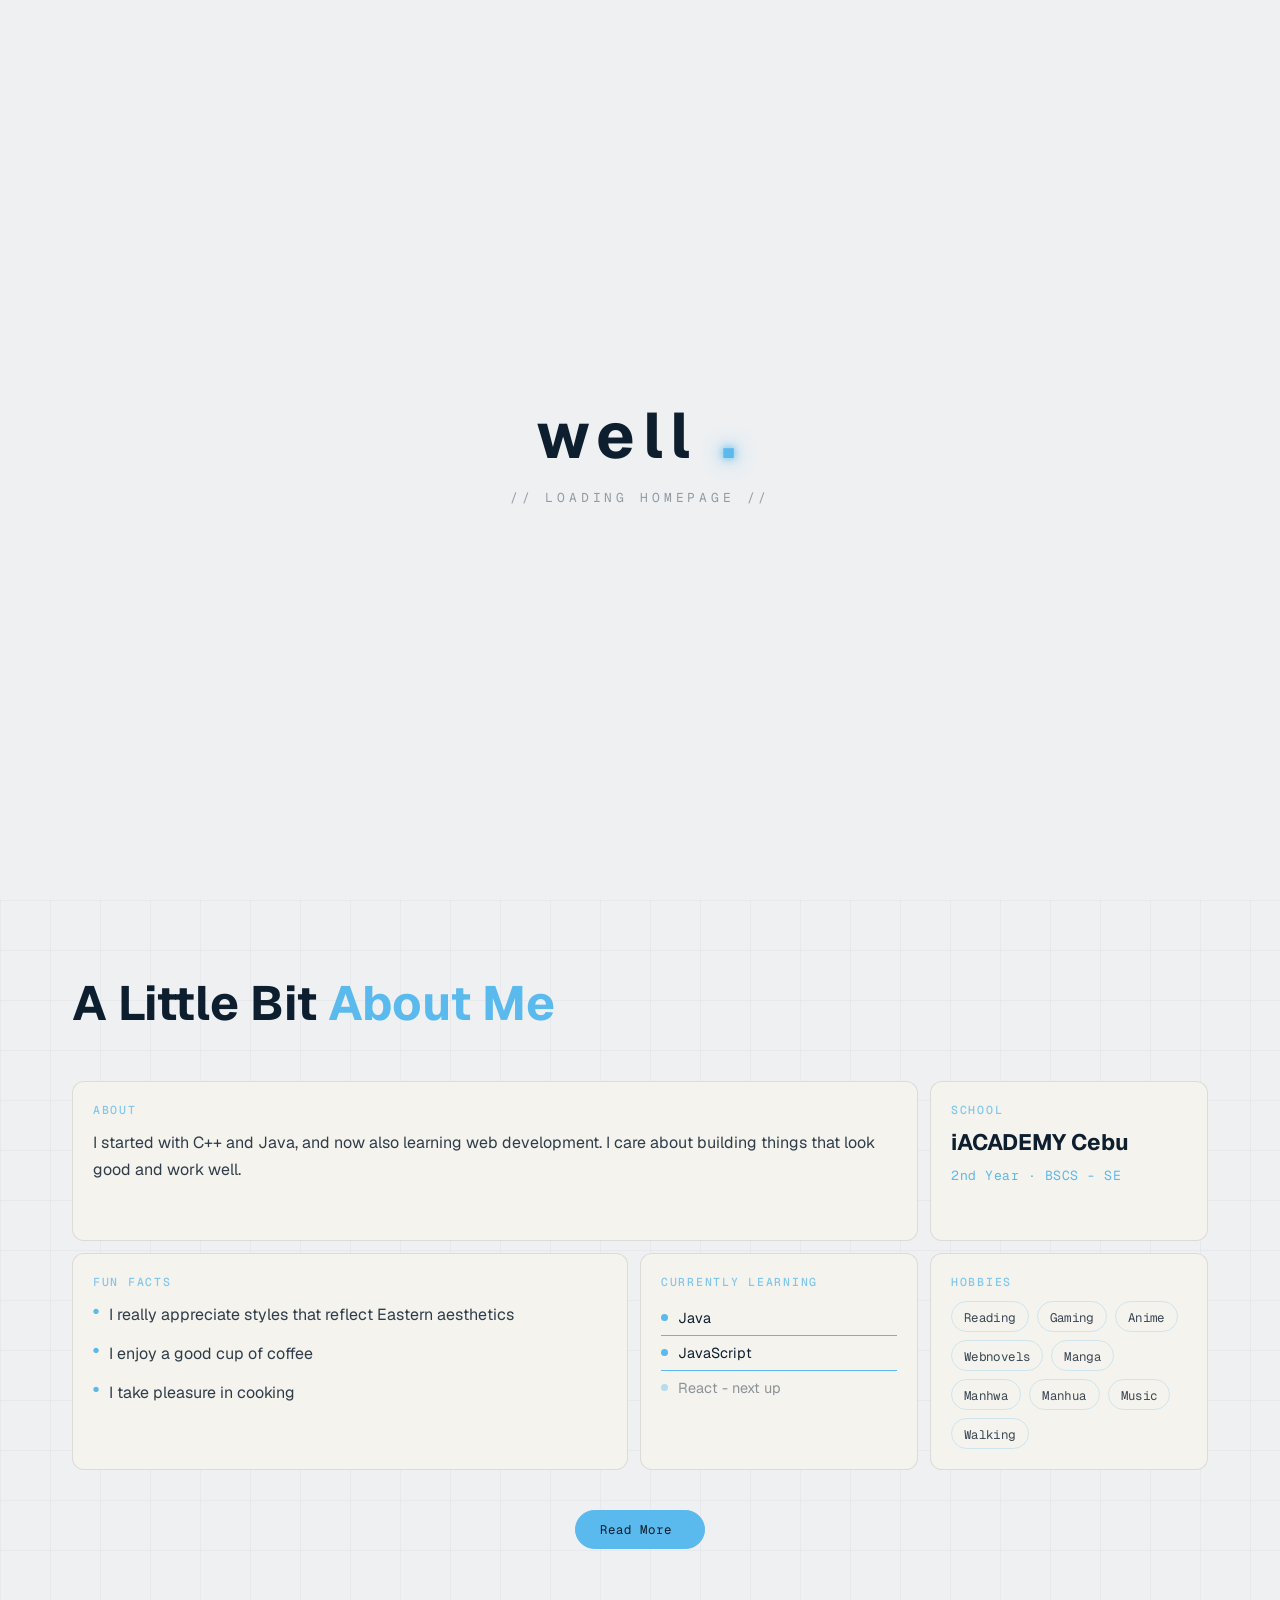
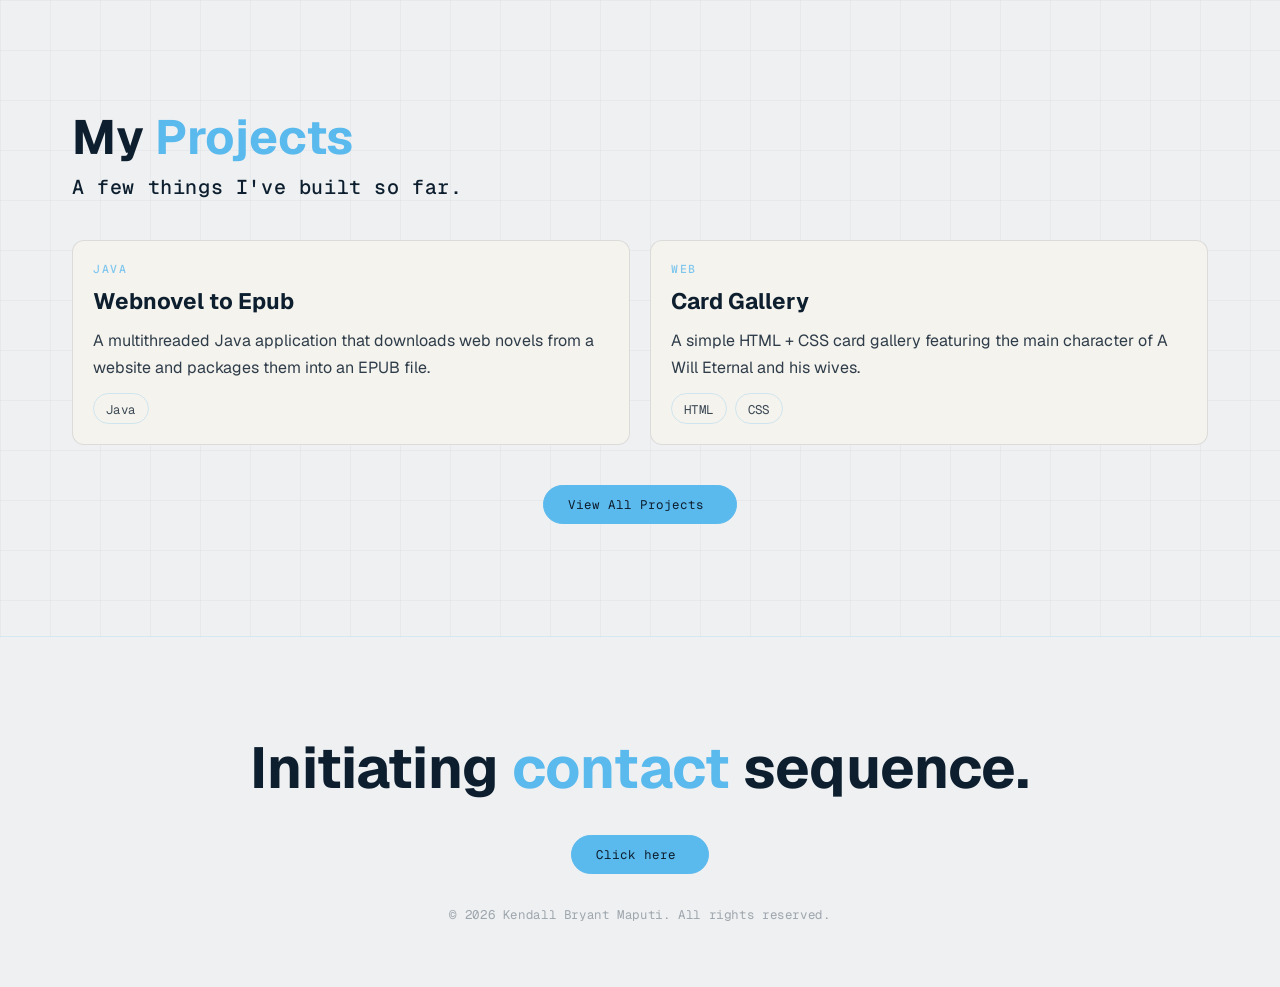
==== commit b798e6ad: "Refactor README and project files for improved organization and clarity; update styles and remove un" ====
--- a/index.html
+++ b/index.html
@@ -58,10 +58,7 @@
         </nav>
 
         <!-- DARK MODE TOGGLE -->
-        <button
-          class="theme-btn btn-neon"
-          id="theme-btn"
-          aria-label="Toggle theme">
+        <button class="theme-btn" id="theme-btn" aria-label="Toggle theme">
           <i class="ri-sun-line icon-sun"></i>
           <i class="ri-moon-line icon-moon"></i>
         </button>
@@ -90,7 +87,7 @@
 
           <!-- HERO LEFT -->
           <div class="hero-left">
-            <div class="content">
+            <div class="hero-content">
               <span class="badge">Software Engineering Student</span>
               <h1 class="name">
                 Hello, I'm <br />
@@ -276,15 +273,17 @@
               <span class="box-label">Fun Facts</span>
               <div class="box-fact">
                 <span class="color">●</span>
-                <p class="box-body">I like anything with Eastern vibes</p>
+                <p class="box-body">
+                  I really appreciate styles that reflect Eastern aesthetics
+                </p>
               </div>
               <div class="box-fact">
                 <span class="color">●</span>
-                <p class="box-body">I enjoy drinking coffee</p>
+                <p class="box-body">I enjoy a good cup of coffee</p>
               </div>
               <div class="box-fact">
                 <span class="color">●</span>
-                <p class="box-body">I finished culinary school</p>
+                <p class="box-body">I take pleasure in cooking</p>
               </div>
             </div>
 
@@ -325,7 +324,7 @@
           </div>
 
           <div class="projects-btn">
-            <a href="about.html" class="btn-view-all">
+            <a href="/about/about.html" class="btn-pill-link">
               Read More <i class="ri-arrow-right-line"></i>
             </a>
           </div>
@@ -395,7 +394,7 @@
 
           <!-- VIEW ALL BUTTON -->
           <div class="projects-btn">
-            <a href="projects/projects.html" class="btn-view-all">
+            <a href="projects/projects.html" class="btn-pill-link">
               View All Projects <i class="ri-arrow-right-line"></i>
             </a>
           </div>
@@ -407,11 +406,11 @@
           <h1>
             Initiating <span class="color hover-box">contact</span> sequence.
           </h1>
-          <a href="/contact/contact.html" class="btn-view-all">
+          <a href="/contact/contact.html" class="btn-pill-link">
             Click here <i class="ri-arrow-right-line"></i>
           </a>
           <p class="footer-copy">
-            © 2025 Kendall Bryant Maputi. All rights reserved.
+            © 2026 Kendall Bryant Maputi. All rights reserved.
           </p>
         </div>
       </section>
--- a/styles/styles-mobile.css
+++ b/styles/styles-mobile.css
@@ -49,8 +49,7 @@
   font-family: "Geist Sans";
 }
 
-.badge,
-.tag {
+.badge {
   font-family: "Geist Mono";
 }
 
@@ -78,37 +77,15 @@
   color: #0a1628;
 }
 
-/* ==================
-    BUTTON NEON - CODEPEN
-=======================*/
-.btn-neon {
-  background: transparent;
-  border: 2px solid var(--accent);
-  color: var(--accent);
-  box-shadow:
-    0 0 6px oklch(75% 0.1 240 / 0.35),
-    0 0 12px oklch(75% 0.1 240 / 0.2),
-    inset 0 0 6px oklch(75% 0.1 240 / 0.06);
-  animation: neon-pulse 1.5s ease-in-out infinite alternate;
-}
-
-.btn-neon:hover {
-  background: var(--accent);
-  color: var(--bg);
-}
-
-@keyframes neon-pulse {
-  0% {
-    box-shadow:
-      0 0 4px oklch(75% 0.1 240 / 0.35),
-      0 0 8px oklch(75% 0.1 240 / 0.2);
-  }
-  100% {
-    box-shadow:
-      0 0 8px oklch(75% 0.1 240 / 0.45),
-      0 0 14px oklch(75% 0.1 240 / 0.3),
-      0 0 20px oklch(75% 0.1 240 / 0.2);
-  }
+.background-block {
+  border-left: 2px solid var(--accent);
+  padding: 1.25rem 1.5rem;
+  background: rgba(90, 185, 237, 0.08);
+  border-radius: 0 8px 8px 0;
+}
+
+body:not(.dark) .background-block {
+  background: rgba(0, 16, 33, 0.08);
 }
 
 /* ==================
@@ -117,7 +94,7 @@
 #intro-overlay {
   position: fixed;
   inset: 0;
-  background: #0d1e38;
+  background: var(--bg);
   z-index: 9999;
   display: flex;
   justify-content: center;
@@ -137,7 +114,7 @@
   font-size: 4rem;
   font-weight: 700;
   letter-spacing: 8px;
-  color: #f2f7f2;
+  color: var(--text);
   margin: 0;
   position: relative;
 }
@@ -154,7 +131,7 @@
   position: absolute;
   left: 2px;
   top: 0;
-  color: #f2f7f2;
+  color: var(--text);
   overflow: hidden;
   clip: rect(0, 900px, 0, 0);
   animation: glitch 3s infinite linear alternate-reverse;
@@ -191,7 +168,7 @@
   font-family: "Geist Mono";
   font-size: 0.8rem;
   letter-spacing: 0.3em;
-  color: #f2f7f2;
+  color: var(--text);
   opacity: 0.4;
   margin: 0;
   animation: blink 1.5s ease-in-out infinite;
@@ -244,14 +221,14 @@
 =======================*/
 .theme-btn {
   cursor: pointer;
-  display: inline-flex;
   align-items: center;
   justify-content: center;
-  width: 40px;
-  height: 40px;
+  height: 41px;
+  width: 41px;
   border-radius: 50%;
   border: 1px solid var(--accent);
-  color: var(--accent);
+  background-color: var(--accent);
+  color: var(--text);
   transition:
     background 0.25s ease,
     color 0.25s ease;
@@ -269,6 +246,7 @@
 .icon-sun {
   display: none;
 }
+
 .icon-moon {
   display: block;
 }
@@ -276,12 +254,15 @@
 body.dark .icon-sun {
   display: none;
 }
+
 body.dark .icon-moon {
   display: block;
 }
+
 body:not(.dark) .icon-sun {
   display: block;
 }
+
 body:not(.dark) .icon-moon {
   display: none;
 }
@@ -492,7 +473,7 @@
 /* ==================
     CONTENT
 =======================*/
-.content {
+.hero-content {
   text-align: center;
   display: flex;
   flex-direction: column;
@@ -580,7 +561,7 @@
     transform: translateX(0);
   }
   100% {
-    transform: translateX(-50%);
+    transform: translateX(calc(-25% - 12px));
   }
 }
 
@@ -618,7 +599,7 @@
 ================*/
 .about-me,
 .projects-preview {
-  padding: 5rem 0 3rem;
+  padding: 5rem 0;
 }
 
 .about-me h1,
@@ -686,17 +667,17 @@
 
 .box-label {
   font-family: "Geist Mono";
-  font-size: 0.68rem;
+  font-size: 0.72rem;
   font-weight: 500;
-  letter-spacing: 0.12em;
+  letter-spacing: 0.15em;
   text-transform: uppercase;
-  color: var(--text);
-  opacity: 0.45;
+  color: var(--accent);
+  opacity: 0.75;
 }
 
 .box-body {
   font-family: "Geist Sans";
-  font-size: 0.95rem;
+  font-size: 1rem;
   font-weight: 400;
   line-height: 1.7;
   color: var(--text);
@@ -713,7 +694,7 @@
 
 .box-sub {
   font-family: "Geist Mono";
-  font-size: 0.78rem;
+  font-size: 0.82rem;
   font-weight: 400;
   letter-spacing: 0.04em;
   color: var(--accent);
@@ -792,13 +773,9 @@
   color: var(--accent);
 }
 
-.btn-view-all {
-  cursor: pointer;
-}
-
 .box-hobby span {
   font-family: "Geist Mono";
-  font-size: 0.72rem;
+  font-size: 0.78rem;
   color: var(--text);
   letter-spacing: 0.03em;
   cursor: pointer;
@@ -843,43 +820,35 @@
   margin-top: 2.5rem;
 }
 
-.btn-view-all {
+.btn-pill-link {
   display: flex;
   align-items: center;
   gap: 8px;
   font-family: "Geist Mono";
-  font-size: 0.85rem;
+  font-size: 0.78rem;
   letter-spacing: 0.08em;
   color: var(--text);
   text-decoration: none;
-  border: 1px solid #0d1e38;
+  border: 1px solid var(--accent);
   border-radius: 999px;
   padding: 10px 24px;
   background-color: var(--accent);
   transition: transform 0.25s ease-out;
-}
-
-.btn-view-all:hover {
+  cursor: pointer;
+}
+
+.btn-pill-link:hover {
   transform: translateY(-5px);
 }
 
-.btn-view-all i {
+.btn-pill-link i {
   color: var(--text);
   font-size: 1rem;
   transition: transform 0.25s ease;
 }
-.btn-view-all:hover i {
+
+.btn-pill-link:hover i {
   transform: translateX(5px);
-}
-
-.cta-box {
-  justify-content: space-between;
-}
-
-.cta-box .btn-view-all {
-  width: 100%;
-  justify-content: center;
-  margin-top: auto;
 }
 
 /* ==================
@@ -912,7 +881,7 @@
 
 .footer-copy {
   font-family: "Geist Mono";
-  font-size: 0.72rem;
+  font-size: 0.78rem;
   opacity: 0.35;
   letter-spacing: 0.05em;
 }
--- a/styles/styles-tablet.css
+++ b/styles/styles-tablet.css
@@ -45,11 +45,11 @@
     height: 368px;
   }
 
-  .content {
+  .hero-content {
     gap: 1rem;
   }
   .name {
-    font-size: 3.8rem;
+    font-size: 3.4rem;
   }
 
   .badge {
@@ -80,7 +80,7 @@
   .about-me h1,
   .projects-preview h1,
   .footer h1 {
-    font-size: 2.4rem;
+    font-size: 2.3rem;
   }
 
   .grid-container {
--- a/styles/styles-desktop.css
+++ b/styles/styles-desktop.css
@@ -72,7 +72,7 @@
     height: 510px;
   }
 
-  .content {
+  .hero-content {
     text-align: left;
     gap: 1rem;
   }
@@ -140,16 +140,12 @@
     gap: 20px;
   }
 
-  .projects-cta {
-    justify-content: flex-start;
-  }
-
   .footer {
     padding: 1rem 0 4rem;
   }
 
   .footer h1 {
-    font-size: 3.5rem;
+    font-size: 3.6rem;
   }
 
   .footer .container {
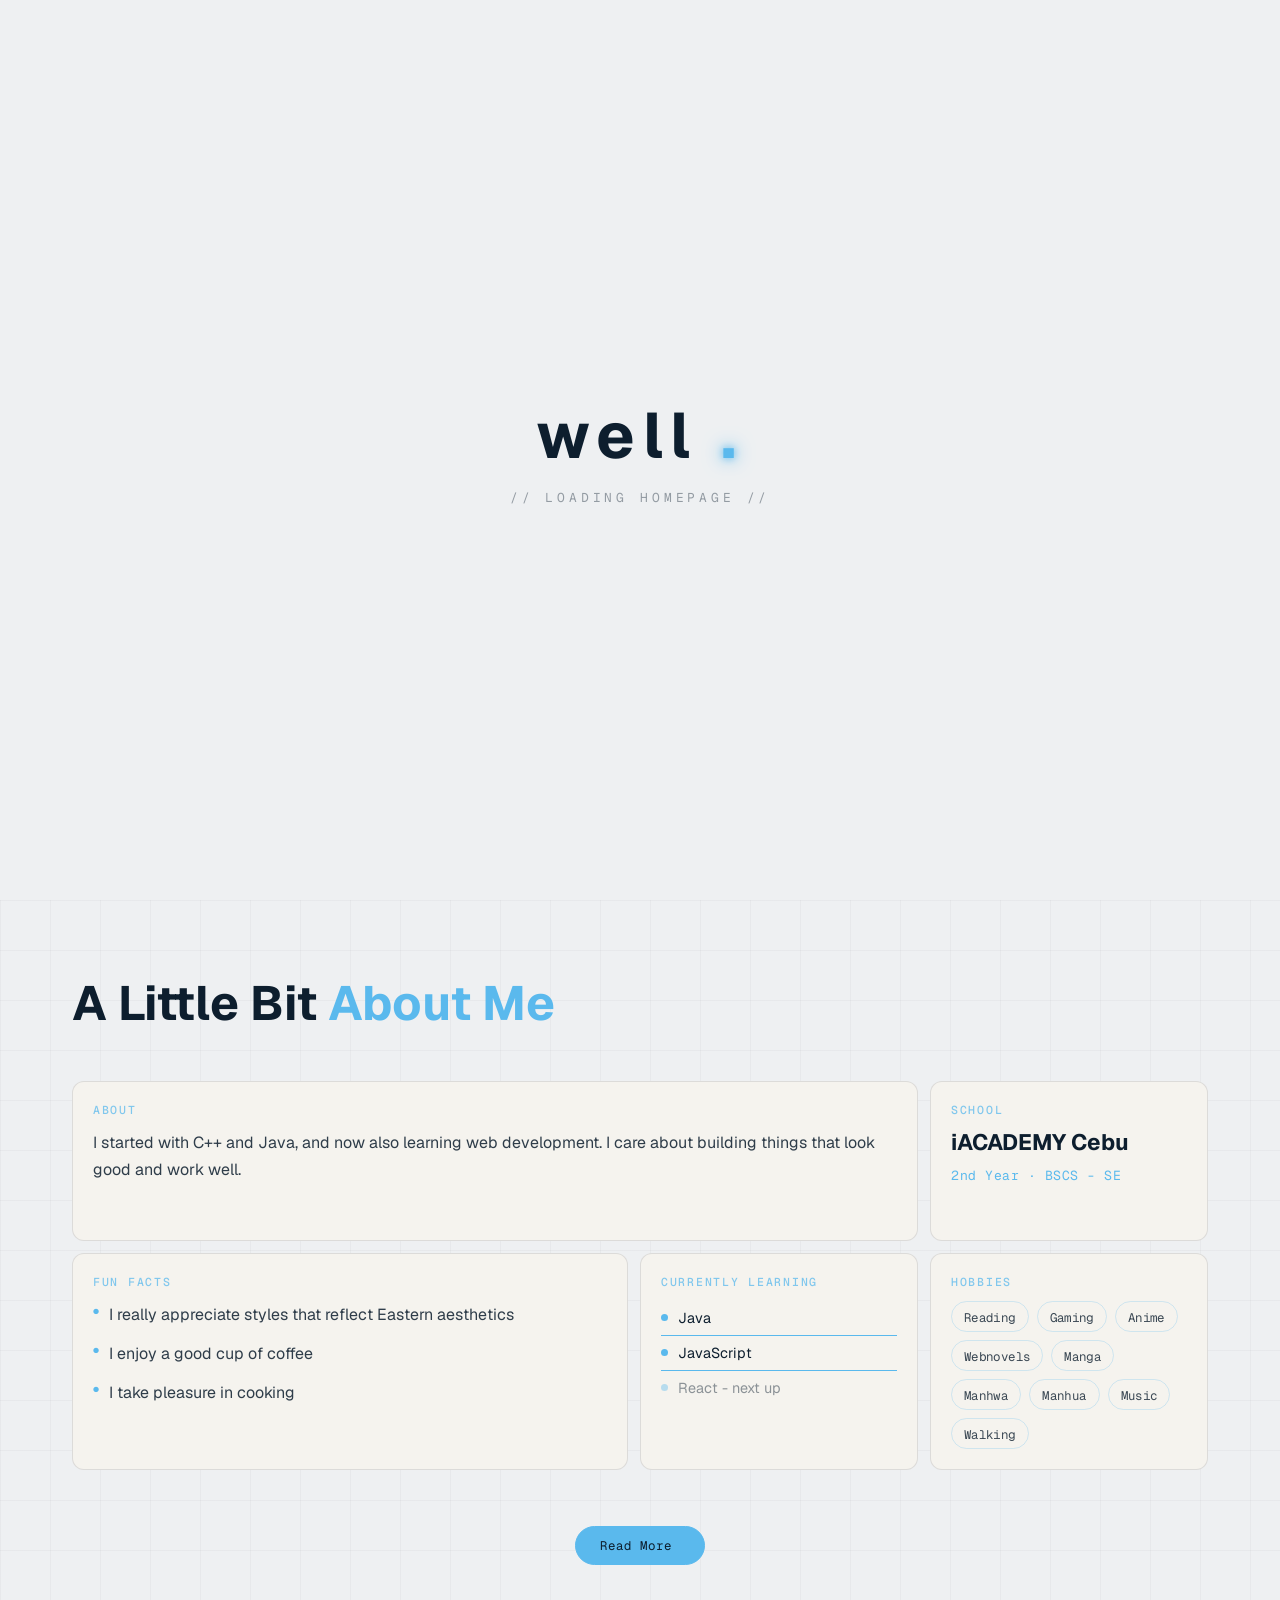
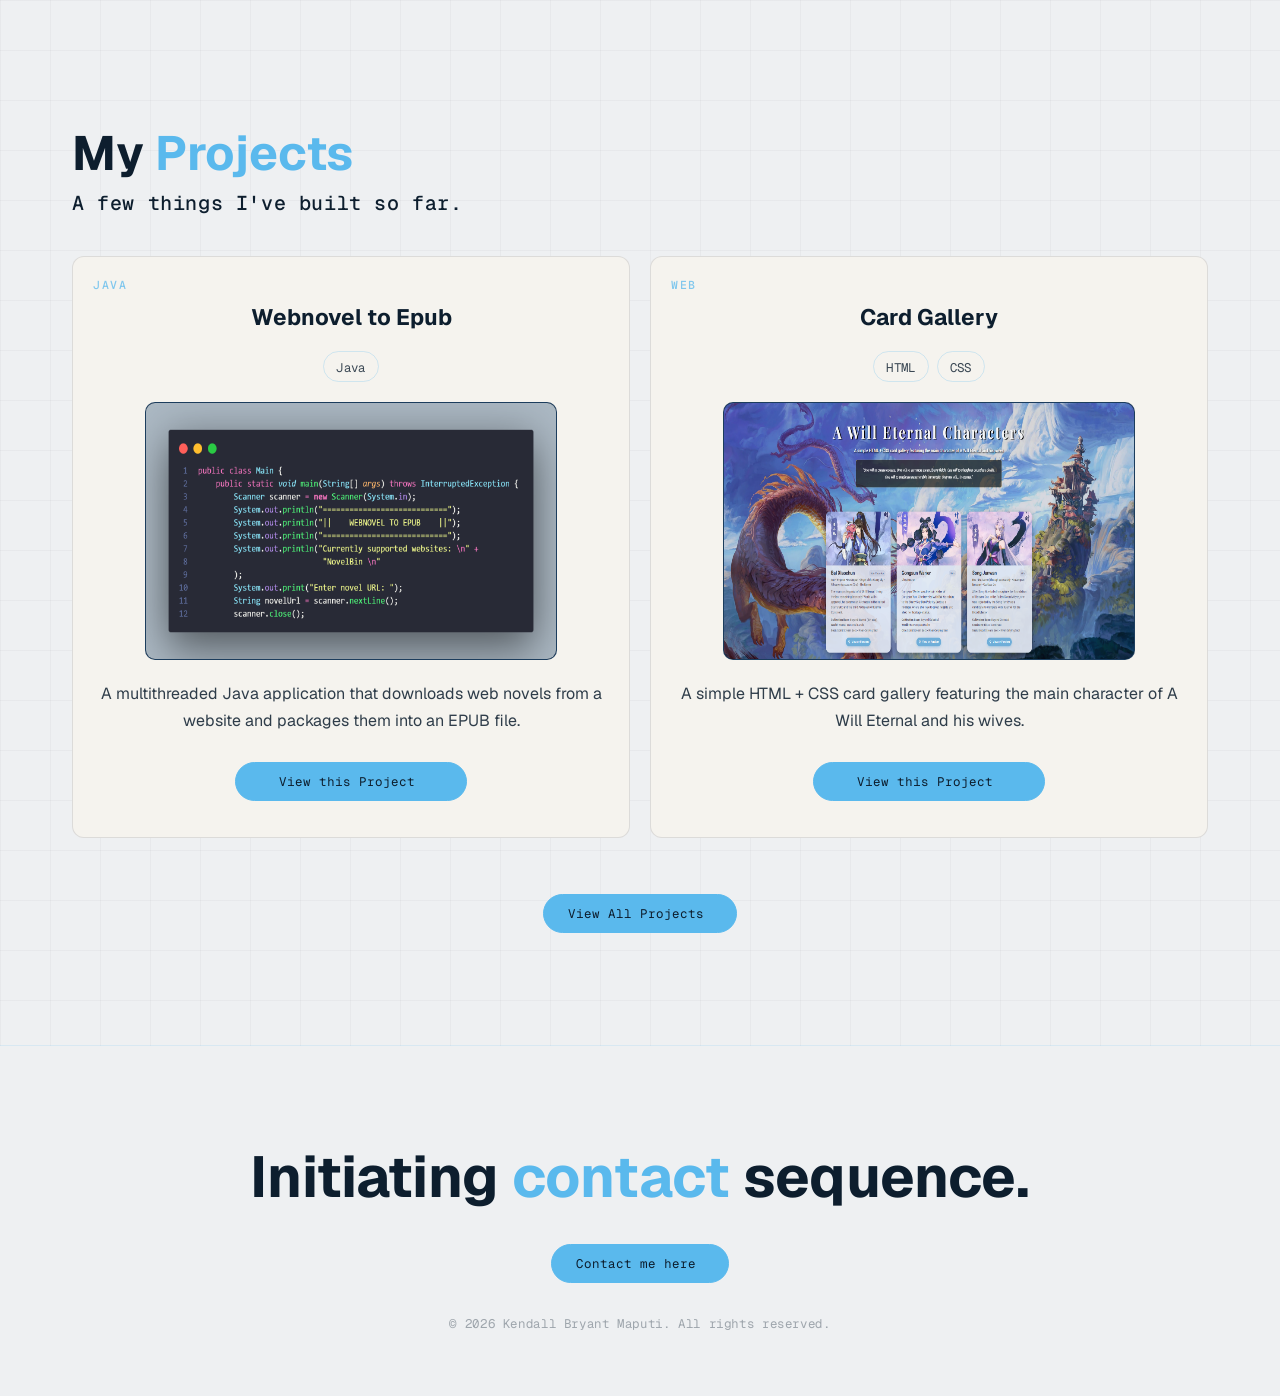
==== commit 0cee0d61: "refactor: update README for clarity, enhance about page layout, and improve project structure; add t" ====
--- a/index.html
+++ b/index.html
@@ -50,18 +50,22 @@
           <div class="menu" id="menu">
             <ul>
               <li><a href="index.html">Home</a></li>
-              <li><a href="#about">About</a></li>
-              <li><a href="#projects">Projects</a></li>
-              <li><a href="#contact">Contact</a></li>
+              <li><a href="/about/about.html">About</a></li>
+              <li><a href="/projects/projects.html">Projects</a></li>
+              <li><a href="/contact/contact.html">Contact</a></li>
             </ul>
           </div>
         </nav>
 
         <!-- DARK MODE TOGGLE -->
-        <button class="theme-btn" id="theme-btn" aria-label="Toggle theme">
-          <i class="ri-sun-line icon-sun"></i>
-          <i class="ri-moon-line icon-moon"></i>
-        </button>
+        <div class="tooltip-container">
+          <button class="theme-btn" id="theme-btn" aria-label="Toggle theme">
+            <i class="ri-sun-line icon-sun"></i>
+            <i class="ri-moon-line icon-moon"></i>
+          </button>
+
+          <span class="tooltip-text">Click me to change theme</span>
+        </div>
       </div>
     </header>
 
@@ -102,59 +106,49 @@
 
             <!-- Facebook -->
             <div class="links-box">
-              <div class="circle">
-                <a
-                  class="links"
-                  href="https://www.facebook.com/"
-                  target="_blank"
-                  rel="noopener noreferrer">
-                  <i class="ri-facebook-circle-fill"></i>
-                </a>
-              </div>
+              <a
+                class="links circle"
+                target="_blank"
+                rel="noopener noreferrer"
+                href="https://www.facebook.com/"
+                ><i class="ri-facebook-circle-fill"></i
+              ></a>
 
               <!-- Instagram -->
-              <div class="circle">
-                <a
-                  class="links"
-                  href="https://www.instagram.com/katarinabluu/?hl=en"
-                  target="_blank"
-                  rel="noopener noreferrer">
-                  <i class="ri-instagram-line"></i>
-                </a>
-              </div>
+              <a
+                class="links circle"
+                target="_blank"
+                rel="noopener noreferrer"
+                href="https://www.instagram.com/katarinabluu/?hl=en"
+                ><i class="ri-instagram-line"></i
+              ></a>
 
               <!-- X -->
-              <div class="circle">
-                <a
-                  class="links"
-                  href="https://x.com/"
-                  target="_blank"
-                  rel="noopener noreferrer">
-                  <i class="ri-twitter-x-line"></i>
-                </a>
-              </div>
+              <a
+                class="links circle"
+                target="_blank"
+                rel="noopener noreferrer"
+                href="https://x.com/"
+                ><i class="ri-twitter-x-line"></i
+              ></a>
 
               <!-- Threads -->
-              <div class="circle">
-                <a
-                  class="links"
-                  href="https://www.threads.com/?hl=en"
-                  target="_blank"
-                  rel="noopener noreferrer">
-                  <i class="ri-threads-line"></i>
-                </a>
-              </div>
+              <a
+                class="links circle"
+                target="_blank"
+                rel="noopener noreferrer"
+                href="https://www.threads.com/?hl=en"
+                ><i class="ri-threads-line"></i
+              ></a>
 
               <!-- Github -->
-              <div class="circle">
-                <a
-                  class="links"
-                  href="https://github.com/well-bluu"
-                  target="_blank"
-                  rel="noopener noreferrer">
-                  <i class="ri-github-fill"></i>
-                </a>
-              </div>
+              <a
+                class="links circle"
+                target="_blank"
+                rel="noopener noreferrer"
+                href="https://github.com/well-bluu"
+                ><i class="ri-github-fill"></i
+              ></a>
             </div>
           </div>
         </div>
@@ -343,6 +337,7 @@
               <div class="flex-between">
                 <span class="box-label">Java</span>
                 <div class="project-links">
+                  <!-- GITHUB -->
                   <a
                     href="https://github.com/well-bluu/Java-Finals-Webnovel-To-Epub"
                     target="_blank"
@@ -351,13 +346,29 @@
                   </a>
                 </div>
               </div>
-              <p class="box-title">Webnovel to Epub</p>
-              <p class="box-body">
-                A multithreaded Java application that downloads web novels from
-                a website and packages them into an EPUB file.
-              </p>
-              <div class="box-flex">
-                <div class="box-hobby"><span>Java</span></div>
+
+              <div class="projects-body">
+                <p class="box-title">Webnovel to Epub</p>
+                <div class="box-flex">
+                  <div class="box-hobby"><span>Java</span></div>
+                </div>
+                <img
+                  class="project-image-preview"
+                  src="/assets/images/work-1-image/image1.png"
+                  alt="webnovel to epub" />
+                <p class="box-body">
+                  A multithreaded Java application that downloads web novels
+                  from a website and packages them into an EPUB file.
+                </p>
+              </div>
+
+              <div class="project-card-footer">
+                <a
+                  href="/projects/project-folders/work-1.html"
+                  rel="noopener noreferrer"
+                  class="btn-pill-link">
+                  View this Project <i class="ri-arrow-right-line"></i>
+                </a>
               </div>
             </div>
 
@@ -366,12 +377,14 @@
               <div class="flex-between">
                 <span class="box-label">Web</span>
                 <div class="project-links">
+                  <!-- GITHUB -->
                   <a
                     href="https://github.com/well-bluu/Card-Gallery"
                     target="_blank"
                     rel="noopener noreferrer">
                     <i class="ri-github-fill"></i>
                   </a>
+                  <!-- NETLIFY -->
                   <a
                     href="https://a-will-eternal-gallery.netlify.app/"
                     target="_blank"
@@ -380,14 +393,31 @@
                   </a>
                 </div>
               </div>
-              <p class="box-title">Card Gallery</p>
-              <p class="box-body">
-                A simple HTML + CSS card gallery featuring the main character of
-                A Will Eternal and his wives.
-              </p>
-              <div class="box-flex">
-                <div class="box-hobby"><span>HTML</span></div>
-                <div class="box-hobby"><span>CSS</span></div>
+
+              <div class="projects-body">
+                <p class="box-title">Card Gallery</p>
+                <div class="box-flex">
+                  <div class="box-hobby"><span>HTML</span></div>
+                  <div class="box-hobby"><span>CSS</span></div>
+                </div>
+
+                <img
+                  class="project-image-preview"
+                  src="/assets/images/work-2-image/image1.png"
+                  alt="card gallery" />
+                <p class="box-body">
+                  A simple HTML + CSS card gallery featuring the main character
+                  of A Will Eternal and his wives.
+                </p>
+              </div>
+
+              <div class="project-card-footer">
+                <a
+                  href="/projects/project-folders/work-2.html"
+                  rel="noopener noreferrer"
+                  class="btn-pill-link">
+                  View this Project <i class="ri-arrow-right-line"></i>
+                </a>
               </div>
             </div>
           </div>
@@ -407,7 +437,7 @@
             Initiating <span class="color hover-box">contact</span> sequence.
           </h1>
           <a href="/contact/contact.html" class="btn-pill-link">
-            Click here <i class="ri-arrow-right-line"></i>
+            Contact me here <i class="ri-arrow-right-line"></i>
           </a>
           <p class="footer-copy">
             © 2026 Kendall Bryant Maputi. All rights reserved.
--- a/styles/styles-mobile.css
+++ b/styles/styles-mobile.css
@@ -267,6 +267,34 @@
   display: none;
 }
 
+.tooltip-container {
+  position: relative;
+  display: inline-block;
+  cursor: pointer;
+}
+
+.tooltip-text {
+  visibility: hidden;
+  width: 120px;
+  background-color: var(--text);
+  color: var(--bg);
+  text-align: center;
+  padding: 5px;
+  border-radius: 6px;
+  position: absolute;
+  z-index: 1;
+  bottom: -129%;
+  left: 50%;
+  margin-left: -60px;
+  opacity: 0;
+  transition: opacity 0.3s;
+}
+
+.tooltip-container:hover .tooltip-text {
+  visibility: visible;
+  opacity: 1;
+}
+
 /* ==================
     HAMBURGER
 =======================*/
@@ -293,9 +321,11 @@
 .hamburger.active span:nth-child(1) {
   transform: rotate(45deg) translate(5px, 5px);
 }
+
 .hamburger.active span:nth-child(2) {
   opacity: 0;
 }
+
 .hamburger.active span:nth-child(3) {
   transform: rotate(-45deg) translate(5px, -5px);
 }
@@ -524,6 +554,7 @@
   background-color: var(--accent);
   color: var(--bg);
 }
+
 .links {
   display: flex;
   text-decoration: none;
@@ -743,6 +774,7 @@
 .box-learn-item.active .learn-dot {
   opacity: 1;
 }
+
 .box-learn-item.active span {
   opacity: 1;
 }
@@ -817,7 +849,46 @@
 .projects-btn {
   display: flex;
   justify-content: center;
-  margin-top: 2.5rem;
+  margin-top: 3.5rem;
+}
+
+.projects-body {
+  display: flex;
+  flex-direction: column;
+  text-align: center;
+  align-items: center;
+  gap: 20px;
+}
+
+.project-image-preview {
+  width: 80%;
+  aspect-ratio: 8 / 5;
+  border: 1px solid rgba(90, 185, 237, 0.2);
+  border-radius: 10px;
+  background-color: #0d1e38;
+  display: flex;
+  align-items: center;
+  justify-content: center;
+  cursor: pointer;
+  transition: transform 0.3s ease;
+}
+
+.project-card-footer {
+  display: flex;
+  flex-direction: column;
+  gap: 12px;
+  align-items: center;
+  margin: 1rem;
+}
+
+.project-card-footer a {
+  text-decoration: none;
+}
+
+.project-card-footer .btn-pill-link {
+  width: auto;
+  justify-content: center;
+  text-align: center;
 }
 
 .btn-pill-link {
--- a/styles/styles-desktop.css
+++ b/styles/styles-desktop.css
@@ -24,6 +24,7 @@
     display: flex;
     gap: 30px;
   }
+
   .header .container {
     gap: 40px;
   }
@@ -126,6 +127,20 @@
     text-align: left;
   }
 
+  .project-card-footer {
+    display: flex;
+    flex-direction: column;
+    gap: 12px;
+    align-items: center;
+    margin: 1rem 0;
+  }
+
+  .project-card-footer .btn-pill-link {
+    width: 45%;
+    justify-content: center;
+    text-align: center;
+  }
+
   .grid-container {
     grid-template-columns: 2fr 1fr 1fr;
     grid-template-areas:
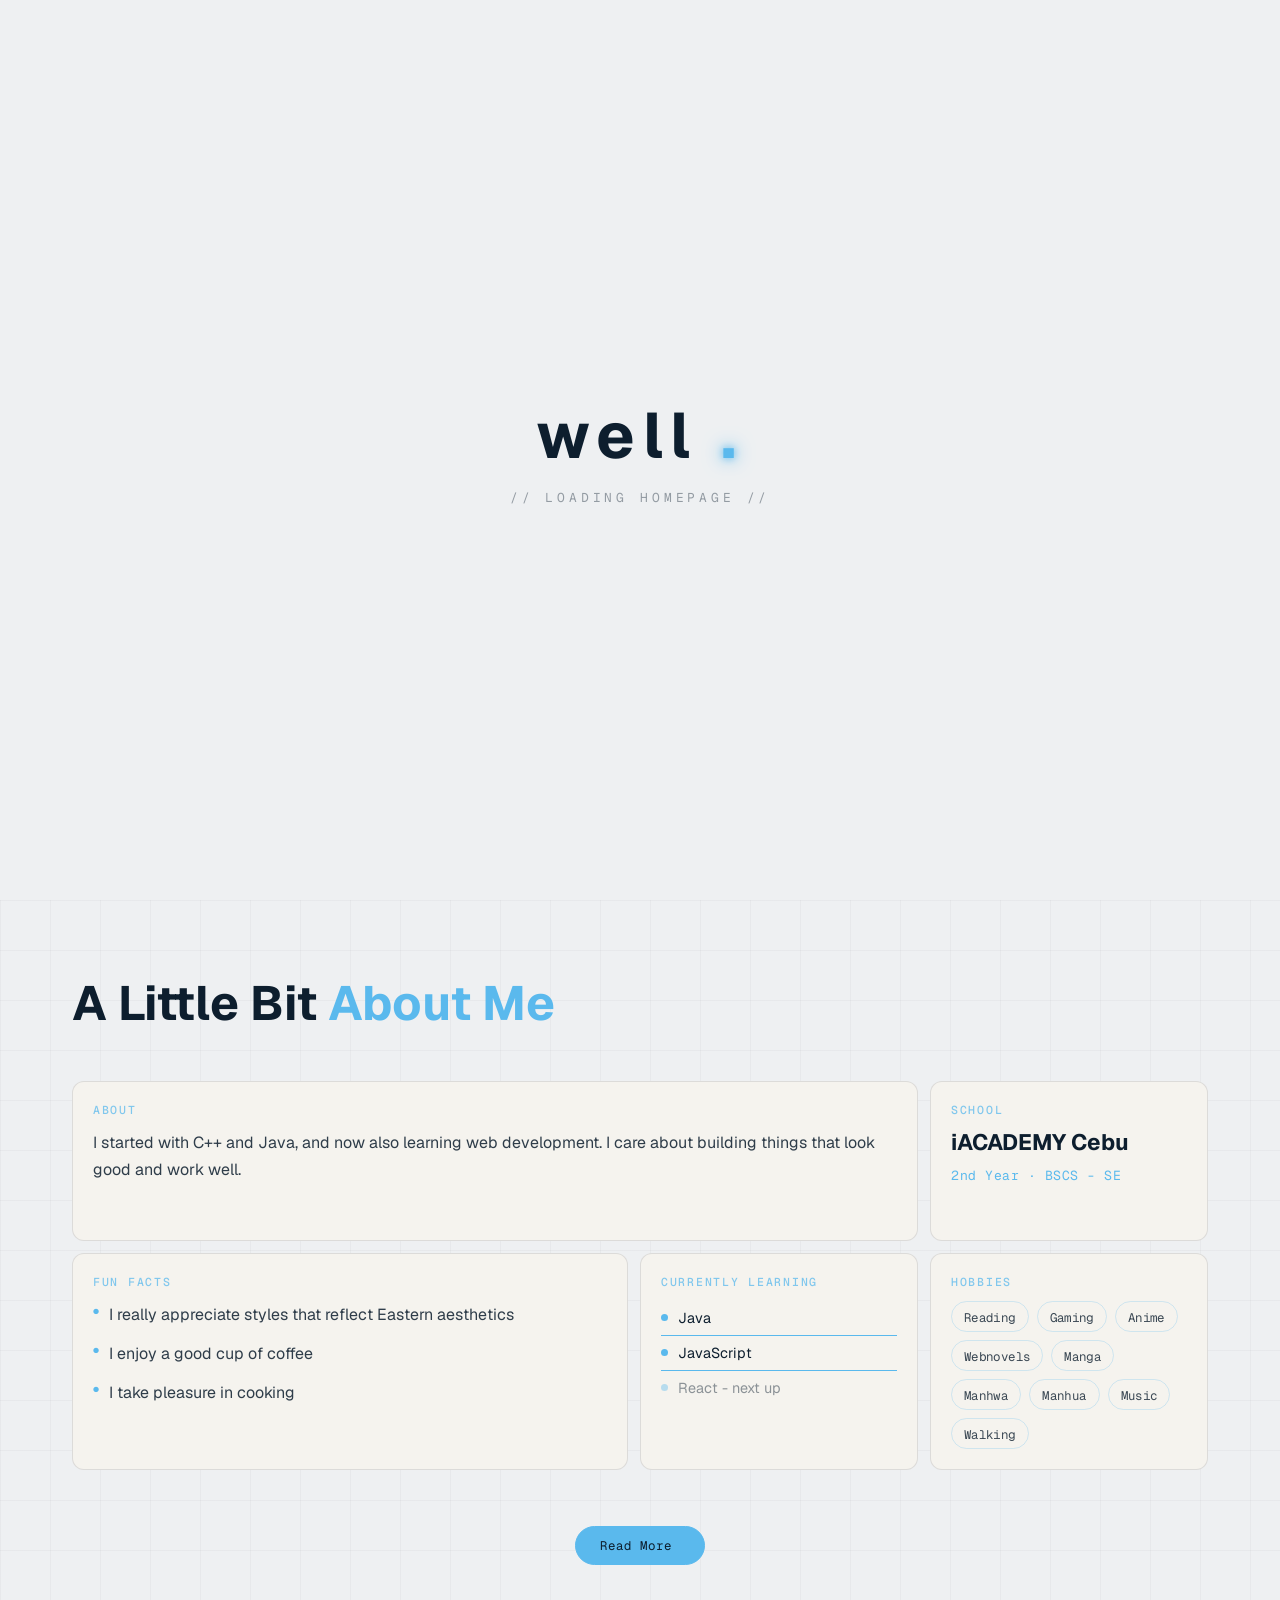
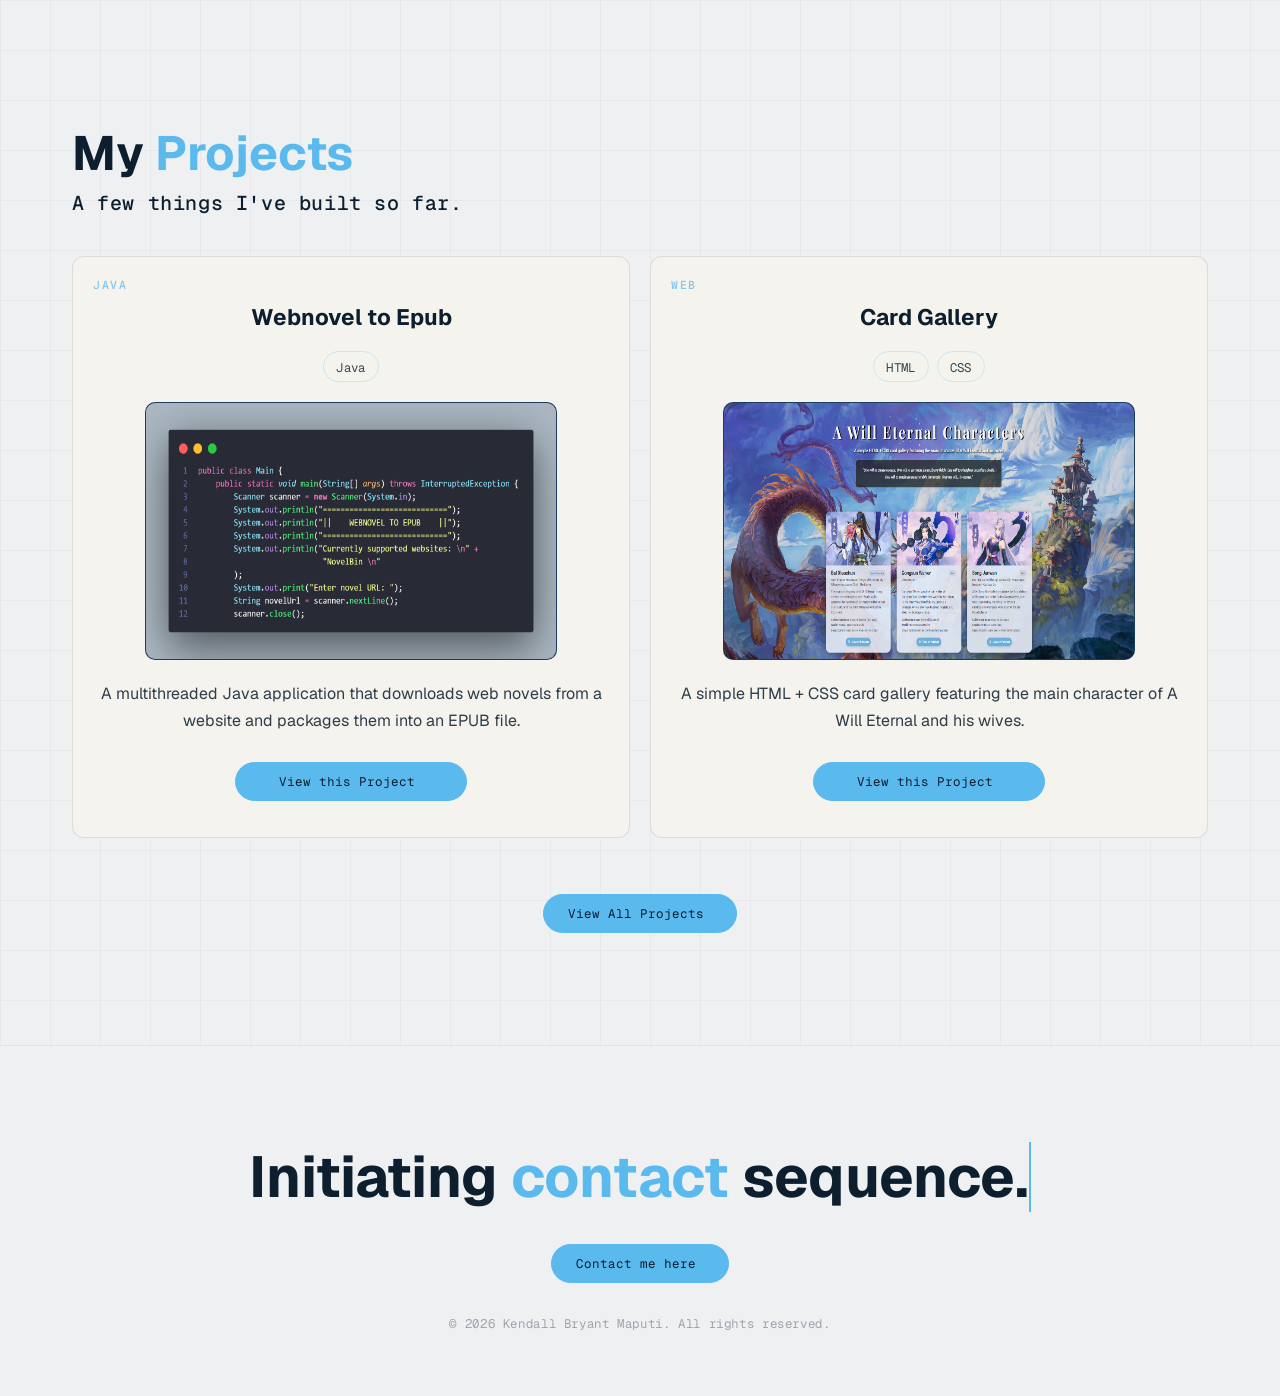
==== commit fcfcb995: "refactor: enhance typewriter effect and update project links" ====
--- a/index.html
+++ b/index.html
@@ -20,7 +20,7 @@
     <link rel="stylesheet" href="styles/styles-tablet.css" />
     <link rel="stylesheet" href="styles/styles-desktop.css" />
 
-    <title>My Portfolio</title>
+    <title>Homepage</title>
   </head>
 
   <body>
@@ -433,9 +433,12 @@
 
       <section class="footer" id="contact">
         <div class="container">
-          <h1>
-            Initiating <span class="color hover-box">contact</span> sequence.
-          </h1>
+          <div class="typewriter">
+            <h1>
+              Initiating <span class="color hover-box">contact</span> sequence.
+            </h1>
+          </div>
+
           <a href="/contact/contact.html" class="btn-pill-link">
             Contact me here <i class="ri-arrow-right-line"></i>
           </a>
--- a/styles/styles-mobile.css
+++ b/styles/styles-mobile.css
@@ -956,3 +956,38 @@
   opacity: 0.35;
   letter-spacing: 0.05em;
 }
+
+.typewriter {
+  display: flex;
+  justify-content: center;
+}
+
+.typewriter h1 {
+  width: 0;
+  overflow: hidden;
+  white-space: nowrap;
+  border-right: 2px solid var(--accent);
+  animation:
+    typing 3s steps(28) forwards,
+    blink 1s step-end infinite;
+  animation-play-state: paused;
+}
+
+.typewriter.is-visible h1 {
+  animation-play-state: running;
+}
+
+@keyframes typing {
+  from {
+    width: 0;
+  }
+  to {
+    width: 100%;
+  }
+}
+
+@keyframes blink {
+  50% {
+    border-color: transparent;
+  }
+}
